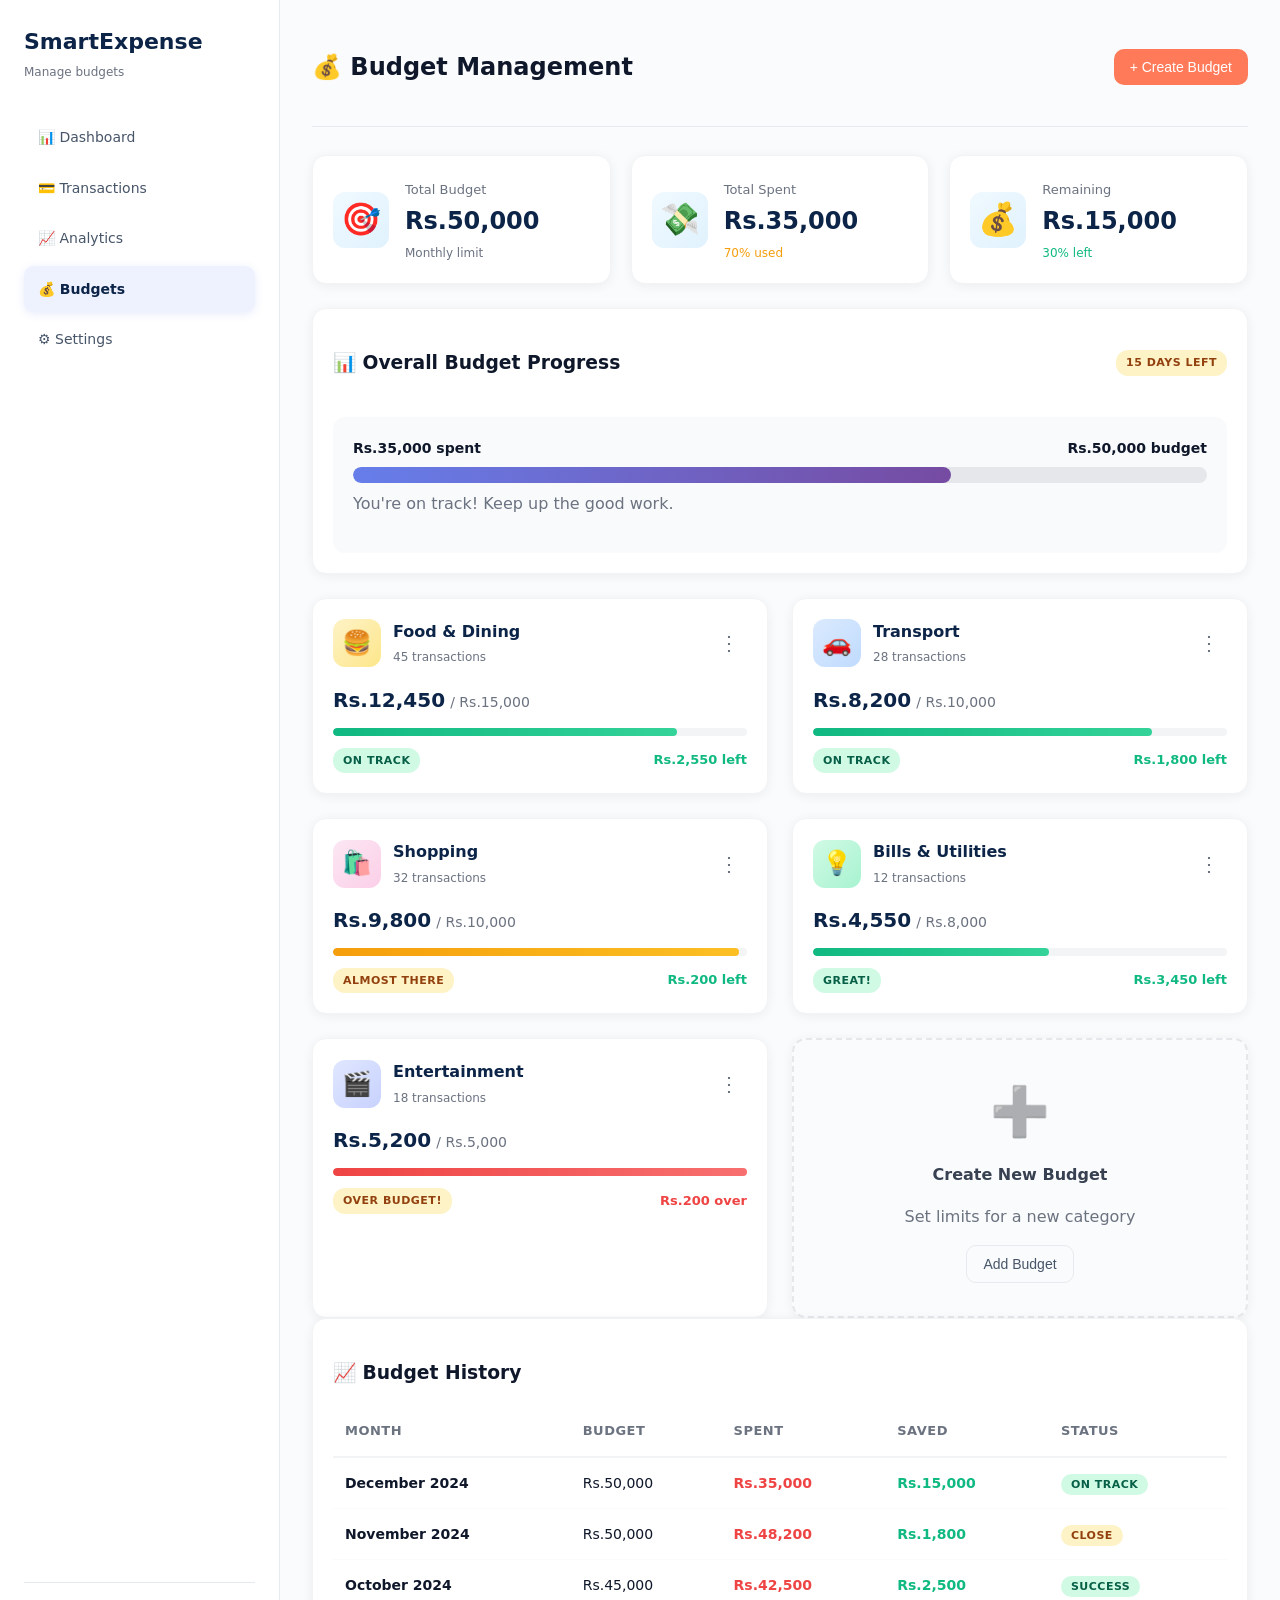
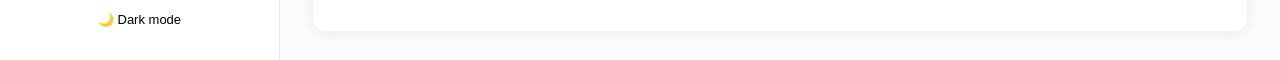
==== budgets.html @ c4c98467 "feat: initial release - SmartExpense v1.0.0" ====
<!doctype html>
<html lang="en">
<head>
  <meta charset="utf-8" />
  <meta name="viewport" content="width=device-width,initial-scale=1" />
  <title>SmartExpense — Budgets</title>
  <link rel="stylesheet" href="main.css" />
  <link rel="stylesheet" href="dashboard.css" />
  <link rel="stylesheet" href="darkmode.css" />
</head>
<body>
  <div class="container">
    <aside class="sidebar">
      <div class="brand-row"><h2>SmartExpense</h2><small class="muted">Manage budgets</small></div>
      <nav class="menu">
        <a href="dashboard.html" class="menu-item">📊 Dashboard</a>
        <a href="transaction.html" class="menu-item">💳 Transactions</a>
        <a href="analytics.html" class="menu-item">📈 Analytics</a>
        <a href="budgets.html" class="menu-item active">💰 Budgets</a>
        <a href="setttings.html" class="menu-item">⚙️ Settings</a>
      </nav>
      <div class="sidebar-footer">
        <button id="themeToggle" class="btn small">Toggle Theme</button>
      </div>
    </aside>

    <main class="main-content">
      <header class="topbar">
        <h2>💰 Budget Management</h2>
        <button id="addBudgetBtn" class="btn primary">+ Create Budget</button>
      </header>

      <div class="stats-row">
        <div class="stat-card animate-slide-up">
          <div class="stat-icon">🎯</div>
          <div>
            <small>Total Budget</small>
            <h3>Rs.50,000</h3>
            <span class="trend muted">Monthly limit</span>
          </div>
        </div>
        <div class="stat-card animate-slide-up" style="animation-delay:0.1s">
          <div class="stat-icon">💸</div>
          <div>
            <small>Total Spent</small>
            <h3>Rs.35,000</h3>
            <span class="trend warning">70% used</span>
          </div>
        </div>
        <div class="stat-card animate-slide-up" style="animation-delay:0.2s">
          <div class="stat-icon">💰</div>
          <div>
            <small>Remaining</small>
            <h3>Rs.15,000</h3>
            <span class="trend positive">30% left</span>
          </div>
        </div>
      </div>

      <div class="card animate-slide-up" style="animation-delay:0.3s">
        <div class="card-header">
          <h3>📊 Overall Budget Progress</h3>
          <span class="badge badge-warning">15 days left</span>
        </div>
        <div class="budget-progress-large">
          <div class="progress-info">
            <span>Rs.35,000 spent</span>
            <span>Rs.50,000 budget</span>
          </div>
          <div class="progress-bar-large">
            <div class="progress-fill" style="width:70%"></div>
          </div>
          <p class="muted" style="margin-top:8px">You're on track! Keep up the good work.</p>
        </div>
      </div>

      <div class="budgets-grid">
        <div class="card budget-card animate-slide-up" style="animation-delay:0.4s">
          <div class="budget-header">
            <div class="budget-icon food">🍔</div>
            <div class="budget-title">
              <h4>Food & Dining</h4>
              <p class="muted">45 transactions</p>
            </div>
            <button class="btn-icon">⋮</button>
          </div>
          <div class="budget-amount">
            <span class="spent">Rs.12,450</span>
            <span class="limit">/ Rs.15,000</span>
          </div>
          <div class="budget-bar-wrapper">
            <div class="budget-bar-fill success" style="width:83%"></div>
          </div>
          <div class="budget-footer">
            <span class="badge badge-success">On track</span>
            <span class="remaining">Rs.2,550 left</span>
          </div>
        </div>

        <div class="card budget-card animate-slide-up" style="animation-delay:0.5s">
          <div class="budget-header">
            <div class="budget-icon transport">🚗</div>
            <div class="budget-title">
              <h4>Transport</h4>
              <p class="muted">28 transactions</p>
            </div>
            <button class="btn-icon">⋮</button>
          </div>
          <div class="budget-amount">
            <span class="spent">Rs.8,200</span>
            <span class="limit">/ Rs.10,000</span>
          </div>
          <div class="budget-bar-wrapper">
            <div class="budget-bar-fill success" style="width:82%"></div>
          </div>
          <div class="budget-footer">
            <span class="badge badge-success">On track</span>
            <span class="remaining">Rs.1,800 left</span>
          </div>
        </div>

        <div class="card budget-card animate-slide-up" style="animation-delay:0.6s">
          <div class="budget-header">
            <div class="budget-icon shopping">🛍️</div>
            <div class="budget-title">
              <h4>Shopping</h4>
              <p class="muted">32 transactions</p>
            </div>
            <button class="btn-icon">⋮</button>
          </div>
          <div class="budget-amount">
            <span class="spent">Rs.9,800</span>
            <span class="limit">/ Rs.10,000</span>
          </div>
          <div class="budget-bar-wrapper">
            <div class="budget-bar-fill warning" style="width:98%"></div>
          </div>
          <div class="budget-footer">
            <span class="badge badge-warning">Almost there</span>
            <span class="remaining">Rs.200 left</span>
          </div>
        </div>

        <div class="card budget-card animate-slide-up" style="animation-delay:0.7s">
          <div class="budget-header">
            <div class="budget-icon bills">💡</div>
            <div class="budget-title">
              <h4>Bills & Utilities</h4>
              <p class="muted">12 transactions</p>
            </div>
            <button class="btn-icon">⋮</button>
          </div>
          <div class="budget-amount">
            <span class="spent">Rs.4,550</span>
            <span class="limit">/ Rs.8,000</span>
          </div>
          <div class="budget-bar-wrapper">
            <div class="budget-bar-fill success" style="width:57%"></div>
          </div>
          <div class="budget-footer">
            <span class="badge badge-success">Great!</span>
            <span class="remaining">Rs.3,450 left</span>
          </div>
        </div>

        <div class="card budget-card animate-slide-up" style="animation-delay:0.8s">
          <div class="budget-header">
            <div class="budget-icon entertainment">🎬</div>
            <div class="budget-title">
              <h4>Entertainment</h4>
              <p class="muted">18 transactions</p>
            </div>
            <button class="btn-icon">⋮</button>
          </div>
          <div class="budget-amount">
            <span class="spent">Rs.5,200</span>
            <span class="limit">/ Rs.5,000</span>
          </div>
          <div class="budget-bar-wrapper">
            <div class="budget-bar-fill danger" style="width:104%"></div>
          </div>
          <div class="budget-footer">
            <span class="badge badge-warning">Over budget!</span>
            <span class="remaining exceeded">Rs.200 over</span>
          </div>
        </div>

        <div class="card budget-card add-budget animate-slide-up" style="animation-delay:0.9s">
          <div class="add-budget-content">
            <div class="add-icon">➕</div>
            <h4>Create New Budget</h4>
            <p class="muted">Set limits for a new category</p>
            <button class="btn outline">Add Budget</button>
          </div>
        </div>
      </div>

      <div class="card animate-slide-up" style="animation-delay:1s">
        <h3>📈 Budget History</h3>
        <table class="tx-table">
          <thead>
            <tr>
              <th>Month</th>
              <th>Budget</th>
              <th>Spent</th>
              <th>Saved</th>
              <th>Status</th>
            </tr>
          </thead>
          <tbody>
            <tr class="tx-row">
              <td><strong>December 2024</strong></td>
              <td>Rs.50,000</td>
              <td class="amount negative">Rs.35,000</td>
              <td class="amount positive">Rs.15,000</td>
              <td><span class="badge badge-success">On track</span></td>
            </tr>
            <tr class="tx-row" style="animation-delay:0.05s">
              <td><strong>November 2024</strong></td>
              <td>Rs.50,000</td>
              <td class="amount negative">Rs.48,200</td>
              <td class="amount positive">Rs.1,800</td>
              <td><span class="badge badge-warning">Close</span></td>
            </tr>
            <tr class="tx-row" style="animation-delay:0.1s">
              <td><strong>October 2024</strong></td>
              <td>Rs.45,000</td>
              <td class="amount negative">Rs.42,500</td>
              <td class="amount positive">Rs.2,500</td>
              <td><span class="badge badge-success">Success</span></td>
            </tr>
          </tbody>
        </table>
      </div>
    </main>
  </div>

  <script src="storage.js"></script>
  <script src="theme.js"></script>
</body>
</html>
---- main.css ----
/* main.css - basic utilities and typography */
:root{
  --bg:#fafbfc; --card:#fff; --muted:#6b7280; --accent:#ff7a59; --accent-2:#06b6d4;
  --text:#0f172a; --radius:14px;
}
*{box-sizing:border-box}
body{margin:0;font-family:Inter,system-ui,Segoe UI,Roboto,Arial;background:var(--bg);color:var(--text);-webkit-font-smoothing:antialiased;line-height:1.6}
.container{display:flex;min-height:100vh}
a{color:var(--accent);text-decoration:none;transition:color 0.2s ease}
a:hover{color:#e66a4a}
.muted{color:var(--muted)}
.btn{padding:10px 16px;border-radius:10px;border:1px solid transparent;background:#fff;cursor:pointer;font-weight:500;transition:all 0.2s ease;font-size:14px}
.btn:hover{transform:translateY(-1px);box-shadow:0 4px 12px rgba(0,0,0,0.08)}
.btn.primary{background:var(--accent);color:#fff;border:none}
.btn.primary:hover{background:#e66a4a}
.btn.outline{background:transparent;border:1px solid #e6e9ef;color:#475569}
.btn.outline:hover{background:#f8fafc;border-color:#cbd5e1}
.btn.small{padding:8px 12px;font-size:13px}
.icon{width:18px;margin-right:8px;vertical-align:middle}

/* auth page */
.page-auth{display:flex;align-items:center;justify-content:center;height:100vh;background:linear-gradient(180deg,#f8fafc,#eef2ff)}
.auth-wrapper{width:360px}
.auth-card{background:var(--card);padding:28px;border-radius:14px;box-shadow:0 8px 24px rgba(15,23,42,0.06)}
.brand{margin:0;font-size:24px}
.form{margin-top:12px;display:flex;flex-direction:column;gap:10px}
.form input{padding:10px;border-radius:8px;border:1px solid #e6e9ef}
.or-row{display:flex;align-items:center;gap:12px;margin:8px 0;color:var(--muted)}
.or-row span{flex:1;text-align:center}

/* shared cards */
.card{background:var(--card);border-radius:var(--radius);padding:20px;box-shadow:0 2px 12px rgba(15,23,42,0.06);transition:box-shadow 0.2s ease;border:1px solid #f1f3f5}
.card:hover{box-shadow:0 4px 20px rgba(15,23,42,0.1)}
.card-row{display:flex;justify-content:space-between;align-items:center;margin-bottom:12px}
.card-actions{display:flex;gap:8px;align-items:center}

/* animations */
@keyframes slideUp{from{opacity:0;transform:translateY(20px)}to{opacity:1;transform:translateY(0)}}
.animate-slide-up{animation:slideUp 0.5s ease forwards;opacity:0}

/* badges */
.badge{padding:4px 10px;border-radius:12px;font-size:11px;font-weight:600;text-transform:uppercase;letter-spacing:0.5px}
.badge-info{background:#dbeafe;color:#1e40af}
.badge-success{background:#d1fae5;color:#065f46}
.badge-warning{background:#fef3c7;color:#92400e}

/* category badges */
.category-badge{padding:4px 10px;border-radius:8px;font-size:12px;background:#f3f4f6;color:#374151;font-weight:500}

/* amount colors */
.amount.positive{color:#10b981;font-weight:600}
.amount.negative{color:#ef4444;font-weight:600}

/* stats row */
.stats-row{display:grid;grid-template-columns:repeat(auto-fit,minmax(200px,1fr));gap:20px;margin-bottom:24px}
.stat-card{background:var(--card);padding:20px;border-radius:var(--radius);display:flex;align-items:center;gap:16px;box-shadow:0 2px 12px rgba(15,23,42,0.06);border:1px solid #f1f3f5;transition:all 0.3s ease}
.stat-card:hover{transform:translateY(-4px);box-shadow:0 8px 24px rgba(15,23,42,0.12)}
.stat-icon{font-size:32px;width:56px;height:56px;display:flex;align-items:center;justify-content:center;border-radius:12px;background:linear-gradient(135deg,#f0f9ff,#e0f2fe)}
.stat-income .stat-icon{background:linear-gradient(135deg,#d1fae5,#a7f3d0)}
.stat-expense .stat-icon{background:linear-gradient(135deg,#fee2e2,#fecaca)}
.stat-count .stat-icon{background:linear-gradient(135deg,#e0e7ff,#c7d2fe)}
.stat-card h3{margin:0;font-size:24px;color:#0b2447}
.stat-card small{color:var(--muted);font-size:13px}

/* page card */
.page-card{background:var(--card);border-radius:var(--radius);padding:24px;box-shadow:0 2px 12px rgba(15,23,42,0.06);border:1px solid #f1f3f5}
.card-header{display:flex;justify-content:space-between;align-items:center;margin-bottom:20px}
.filter-group{display:flex;gap:12px;align-items:center}

/* styled select */
.select-styled{padding:8px 12px;border-radius:8px;border:1px solid #e6e9ef;background:var(--card);cursor:pointer;font-size:14px;transition:border 0.2s ease}
.select-styled:focus{outline:none;border-color:#06b6d4}

/* form elements */
.form-group{margin-bottom:20px}
.form-group label{display:block;margin-bottom:8px;font-weight:500;color:#374151;font-size:14px}
.input-styled{width:100%;padding:10px 14px;border-radius:10px;border:1px solid #e6e9ef;font-size:14px;transition:all 0.2s ease}
.input-styled:focus{outline:none;border-color:#06b6d4;box-shadow:0 0 0 3px rgba(6,182,212,0.1)}

/* settings grid */
.settings-grid{display:grid;grid-template-columns:repeat(auto-fit,minmax(320px,1fr));gap:24px}
.section-header{display:flex;justify-content:space-between;align-items:center;margin-bottom:20px;padding-bottom:12px;border-bottom:2px solid #f1f3f5}
.section-header h3{margin:0;font-size:18px;color:#0b2447}

/* account items */
.account-item{display:flex;justify-content:space-between;align-items:center;padding:16px;background:#f9fafb;border-radius:10px;margin-bottom:12px;transition:background 0.2s ease}
.account-item:hover{background:#f3f4f6}
.account-info{display:flex;align-items:center;gap:12px}
.account-icon{font-size:24px;width:48px;height:48px;display:flex;align-items:center;justify-content:center;background:#fff;border-radius:10px;box-shadow:0 2px 8px rgba(0,0,0,0.05)}
.account-item strong{display:block;margin-bottom:4px;color:#0b2447}
.account-item p{margin:0;font-size:13px}

/* theme buttons */
.theme-options{display:flex;gap:12px}
.theme-btn{flex:1;padding:12px;border-radius:10px;border:2px solid #e6e9ef;background:#fff;cursor:pointer;font-size:14px;font-weight:500;transition:all 0.2s ease}
.theme-btn:hover{border-color:#cbd5e1}
.theme-btn.active{border-color:#06b6d4;background:#f0f9ff;color:#06b6d4}

/* toggle switch */
.toggle-item{display:flex;justify-content:space-between;align-items:center;padding:16px 0;border-bottom:1px solid #f1f3f5}
.toggle-item:last-child{border-bottom:none}
.toggle-item strong{display:block;margin-bottom:4px;color:#0b2447}
.toggle-item p{margin:0;font-size:13px}
.toggle{position:relative;display:inline-block;width:48px;height:26px}
.toggle input{opacity:0;width:0;height:0}
.toggle-slider{position:absolute;cursor:pointer;top:0;left:0;right:0;bottom:0;background:#cbd5e1;border-radius:26px;transition:0.3s}
.toggle-slider:before{position:absolute;content:"";height:20px;width:20px;left:3px;bottom:3px;background:#fff;border-radius:50%;transition:0.3s}
.toggle input:checked + .toggle-slider{background:#10b981}
.toggle input:checked + .toggle-slider:before{transform:translateX(22px)}

/* table row animation */
.tx-row{animation:slideUp 0.4s ease forwards;opacity:0}

/* small helpers */
.tx-table{width:100%;border-collapse:collapse;margin-top:12px}
.tx-table thead th{font-weight:600;padding:14px 12px;color:var(--muted);font-size:13px;text-align:left;border-bottom:2px solid #f1f3f5;text-transform:uppercase;letter-spacing:0.5px}
.tx-table tbody td{padding:14px 12px;border-top:1px solid #f8fafc;font-size:14px}
.tx-table tbody tr{transition:background 0.2s ease}
.tx-table tbody tr:hover{background:#fafbfc;cursor:pointer}
.link{font-size:13px;color:var(--accent);font-weight:500;transition:color 0.2s ease}
.link:hover{color:#e66a4a}

/* loading spinner */
.spinner{width:20px;height:20px;border:3px solid #f3f4f6;border-top-color:#06b6d4;border-radius:50%;animation:spin 0.8s linear infinite;display:inline-block}
@keyframes spin{to{transform:rotate(360deg)}}

/* tooltip */
.tooltip{position:relative;display:inline-block}
.tooltip:hover::after{content:attr(data-tooltip);position:absolute;bottom:100%;left:50%;transform:translateX(-50%);padding:6px 10px;background:#0b2447;color:#fff;font-size:12px;border-radius:6px;white-space:nowrap;margin-bottom:8px;z-index:1000;animation:fadeIn 0.2s ease}

/* empty state */
.empty-state{text-align:center;padding:60px 20px;color:var(--muted)}
.empty-state-icon{font-size:64px;margin-bottom:16px;opacity:0.5}
.empty-state h3{margin:0 0 8px;color:#374151}
.empty-state p{margin:0;font-size:14px}

/* budgets page */
.budgets-grid{display:grid;grid-template-columns:repeat(auto-fill,minmax(320px,1fr));gap:24px;margin-top:24px}
.budget-card{position:relative;overflow:hidden}
.budget-header{display:flex;align-items:center;gap:12px;margin-bottom:16px}
.budget-icon{width:48px;height:48px;border-radius:12px;display:flex;align-items:center;justify-content:center;font-size:24px}
.budget-icon.food{background:linear-gradient(135deg,#fef3c7,#fde68a)}
.budget-icon.transport{background:linear-gradient(135deg,#dbeafe,#bfdbfe)}
.budget-icon.shopping{background:linear-gradient(135deg,#fce7f3,#fbcfe8)}
.budget-icon.bills{background:linear-gradient(135deg,#d1fae5,#a7f3d0)}
.budget-icon.entertainment{background:linear-gradient(135deg,#e0e7ff,#c7d2fe)}
.budget-title{flex:1}
.budget-title h4{margin:0 0 4px;font-size:16px;color:#0b2447}
.budget-title p{margin:0;font-size:12px}
.btn-icon{background:transparent;border:none;font-size:20px;cursor:pointer;color:var(--muted);padding:4px 8px}
.budget-amount{margin-bottom:12px}
.budget-amount .spent{font-size:20px;font-weight:700;color:#0b2447}
.budget-amount .limit{color:var(--muted);font-size:14px}
.budget-bar-wrapper{height:8px;background:#f3f4f6;border-radius:999px;overflow:hidden;margin-bottom:12px}
.budget-bar-fill{height:100%;border-radius:999px;transition:width 0.3s ease}
.budget-bar-fill.success{background:linear-gradient(90deg,#10b981,#34d399)}
.budget-bar-fill.warning{background:linear-gradient(90deg,#f59e0b,#fbbf24)}
.budget-bar-fill.danger{background:linear-gradient(90deg,#ef4444,#f87171)}
.budget-footer{display:flex;justify-content:space-between;align-items:center}
.remaining{font-size:13px;font-weight:600;color:#10b981}
.remaining.exceeded{color:#ef4444}
.add-budget{display:flex;align-items:center;justify-content:center;min-height:280px;border:2px dashed #e5e7eb;background:transparent}
.add-budget:hover{border-color:#cbd5e1;background:#fafbfc}
.add-budget-content{text-align:center}
.add-icon{font-size:48px;margin-bottom:12px;opacity:0.5}
.add-budget-content h4{margin:8px 0;color:#374151}
.budget-progress-large{padding:20px;background:#f9fafb;border-radius:12px}
.progress-info{display:flex;justify-content:space-between;margin-bottom:8px;font-size:14px;font-weight:600}
.progress-bar-large{height:16px;background:#e5e7eb;border-radius:999px;overflow:hidden}
.progress-fill{height:100%;background:linear-gradient(90deg,#667eea,#764ba2);border-radius:999px;transition:width 0.5s ease}

/* analytics page */
.analytics-grid{display:grid;grid-template-columns:repeat(12,1fr);gap:24px;margin-top:24px}
.analytics-grid .card:nth-child(1){grid-column:span 8}
.analytics-grid .card:nth-child(2){grid-column:span 4}
.analytics-grid .card:nth-child(3){grid-column:span 6}
.analytics-grid .card:nth-child(4){grid-column:span 6}
.analytics-grid .card:nth-child(5){grid-column:span 12}
.legend{display:flex;gap:16px;font-size:13px}
.legend-item{display:flex;align-items:center;gap:6px}
.dot{width:12px;height:12px;border-radius:50%;display:inline-block}
.dot.income{background:#10b981}
.dot.expense{background:#ef4444}
.category-list{display:flex;flex-direction:column;gap:16px;margin-top:16px}
.category-item{display:flex;justify-content:space-between;align-items:center;padding:12px;background:#f9fafb;border-radius:10px;transition:background 0.2s ease}
.category-item:hover{background:#f3f4f6}
.category-info{display:flex;align-items:center;gap:12px}
.category-icon{font-size:28px}
.category-info strong{display:block;margin-bottom:2px;color:#0b2447}
.category-info p{margin:0;font-size:12px}
.category-amount{text-align:right}
.category-amount strong{display:block;margin-bottom:6px;color:#0b2447}
.mini-bar{width:100px;height:6px;background:#e5e7eb;border-radius:999px;overflow:hidden}
.mini-bar-fill{height:100%;background:linear-gradient(90deg,#667eea,#764ba2);border-radius:999px}
.insight-card{background:linear-gradient(135deg,#f0f9ff,#e0f2fe)}
.insight-list{display:flex;flex-direction:column;gap:12px;margin-top:16px}
.insight-item{display:flex;gap:12px;padding:12px;background:#fff;border-radius:10px;border-left:3px solid #e5e7eb}
.insight-item.success{border-color:#10b981}
.insight-item.warning{border-color:#f59e0b}
.insight-item.info{border-color:#3b82f6}
.insight-icon{font-size:24px}
.insight-item strong{display:block;margin-bottom:4px;color:#0b2447}
.insight-item p{margin:0;font-size:13px;color:var(--muted)}
.trend{font-size:12px;display:block;margin-top:4px}
.trend.positive{color:#10b981}
.trend.warning{color:#f59e0b}

@media (max-width:920px){
  .budgets-grid{grid-template-columns:1fr}
  .analytics-grid .card{grid-column:span 12!important}
}
---- dashboard.css ----
/* dashboard.css - layout + specific dashboard styles */
.sidebar{width:280px;padding:24px;background:#fff;display:flex;flex-direction:column;gap:20px;border-right:1px solid #e6e9ef;box-shadow:2px 0 8px rgba(0,0,0,0.02)}
.brand-row h2{margin:0;color:#0b2447;font-size:22px;font-weight:700}
.brand-row small{display:block;margin-top:4px;font-size:12px;font-weight:500}
.menu{display:flex;flex-direction:column;gap:4px;margin-top:12px}
.menu-item{padding:12px 14px;border-radius:10px;color:#475569;display:block;font-weight:500;transition:all 0.2s ease;font-size:14px}
.menu-item:hover{background:#f8fafc;color:#0b2447;transform:translateX(4px)}
.menu-item.active{background:#eef2ff;color:#0b2447;font-weight:600;box-shadow:0 2px 8px rgba(102,126,234,0.15)}
.sidebar-footer{margin-top:auto;display:flex;flex-direction:column;gap:10px;padding-top:20px;border-top:1px solid #e6e9ef}
.footer-info{text-align:center;margin-top:8px}
.footer-info small{font-size:11px}

.main-content{flex:1;padding:28px 32px;overflow:auto;background:#fafbfc}
.topbar{display:flex;justify-content:space-between;align-items:center;margin-bottom:28px;padding-bottom:20px;border-bottom:1px solid #e6e9ef}
.topbar-left h2{margin:0 0 4px;font-size:28px;color:#0b2447;font-weight:700}
.topbar-subtitle{margin:0;color:var(--muted);font-size:14px}
.topbar input[type="search"]{padding:10px 16px;border-radius:12px;border:1px solid #e6e9ef;min-width:340px;font-size:14px;transition:border 0.2s ease}
.topbar input[type="search"]:focus{outline:none;border-color:#06b6d4;box-shadow:0 0 0 3px rgba(6,182,212,0.1)}
.top-right{display:flex;align-items:center;gap:16px}
.icon-btn{background:transparent;border:none;font-size:18px;cursor:pointer;transition:transform 0.2s ease;padding:8px;border-radius:8px}
.icon-btn:hover{transform:scale(1.1);background:#f8fafc}
.user{display:flex;align-items:center;gap:10px;padding:8px 12px;border-radius:10px;transition:background 0.2s ease;cursor:pointer}
.user:hover{background:#f8fafc}
.avatar{width:40px;height:40px;border-radius:999px;border:2px solid #e6e9ef}

.dashboard-grid{display:grid;grid-template-columns:repeat(12,1fr);gap:24px}

/* card grid positions */
.total-balance{grid-column:span 4;padding:24px;color:#fff;background:linear-gradient(135deg,#0b2447,#0d3b66);box-shadow:0 8px 24px rgba(11,36,71,0.25);position:relative;overflow:hidden}
.total-balance::before{content:'';position:absolute;top:-50%;right:-50%;width:200%;height:200%;background:radial-gradient(circle,rgba(255,255,255,0.1) 0%,transparent 70%);animation:pulse 3s ease-in-out infinite}
@keyframes pulse{0%,100%{transform:scale(1);opacity:0.5}50%{transform:scale(1.1);opacity:0.8}}
.balance-icon{position:absolute;top:20px;right:20px;font-size:48px;opacity:0.2}
.balance-trend{display:block;margin-top:8px;font-size:13px;font-weight:500}
.balance-trend.positive{color:#34d399}
.balance-trend.negative{color:#fca5a5}
.btn.white{color:#0b2447;background:rgba(255,255,255,0.95);border:none}
.btn.white:hover{background:#fff;transform:translateY(-2px);box-shadow:0 4px 12px rgba(0,0,0,0.15)}
.monthly-budget{grid-column:span 4}
.alerts{grid-column:span 4}
.income-expenses{grid-column:span 8;min-height:280px}
.spending-split{grid-column:span 4;min-height:280px}
.recent-transactions.full{grid-column:span 12}

/* budget bar */
.budget-bar{margin-top:16px;height:10px;background:#f3f6f8;border-radius:999px;overflow:hidden}
.progress{height:100%;width:20%;background:linear-gradient(90deg,#34d399,#fbbf24);transition:width 0.3s ease}

/* mini metrics */
.mini-metrics{display:flex;justify-content:space-between;margin-top:16px;font-size:13px}
.mini-metrics div{display:flex;flex-direction:column;gap:4px}
.mini-metrics strong{font-size:16px;color:#0b2447}
.card-dark{padding:24px}

/* alerts list */
.alerts-list{margin-top:12px;display:flex;flex-direction:column;gap:10px;max-height:200px;overflow-y:auto}
.alert-item{padding:12px;background:#fef3c7;border-left:3px solid #f59e0b;border-radius:8px;font-size:13px;animation:slideIn 0.4s ease}
.alert-item.warning{background:#fee2e2;border-color:#ef4444}
.alert-item.success{background:#d1fae5;border-color:#10b981}
.alert-item.info{background:#dbeafe;border-color:#3b82f6}
@keyframes slideIn{from{opacity:0;transform:translateX(-20px)}to{opacity:1;transform:translateX(0)}}

/* ensure chatbot is on top of dashboard elements */
.chatbot, .chat-toggle {
  z-index: 1200;
}

/* responsive */
@media (max-width:920px){
  .sidebar{display:none}
  .main-content{padding:20px}
  .dashboard-grid{grid-template-columns:repeat(6,1fr);gap:16px}
  .total-balance{grid-column:span 6}
  .monthly-budget{grid-column:span 6}
  .alerts{grid-column:span 6}
  .income-expenses{grid-column:span 6}
  .spending-split{grid-column:span 6}
  .topbar input[type="search"]{min-width:200px}
}
---- darkmode.css ----
body.dark {
  --bg: #0d1117;
  --card: #161b22;
  --text: #e6edf3;
  --muted: #8b96a5;
  --accent: #58a6ff;

  background: var(--bg);
  color: var(--text);
}

body.dark .card {
  background: var(--card);
  color: var(--text);
  border-color: #2a313b;
}

body.dark .muted {
  color: var(--muted);
}

body.dark .btn.primary {
  background: var(--accent);
  color: #fff;
}

body.dark .btn.outline {
  border-color: #2a313b;
  color: var(--text);
}

body.dark .btn.outline:hover {
  background: #1b222c;
}

body.dark input,
body.dark select,
body.dark .input-styled,
body.dark .select-styled {
  background: #0f141a;
  color: var(--text);
  border: 1px solid #2a313b;
}

body.dark .sidebar {
  background: var(--card);
  border-color: #2a313b;
}

body.dark .sidebar,
body.dark .sidebar * {
  color: var(--text) !important;
}

body.dark .menu-item {
  color: var(--muted) !important;
}

body.dark .menu-item.active,
body.dark .menu-item:hover {
  background: #1b222c;
  color: var(--text) !important;
}

body.dark .main-content {
  background: var(--bg);
}

body.dark .stat-card,
body.dark .account-item {
  background: var(--card);
  border-color: #2a313b;
}

body.dark .account-item:hover {
  background: #1b222c;
}

body.dark .account-icon {
  background: #0f141a;
}

body.dark .theme-btn {
  background: var(--card);
  border-color: #2a313b;
  color: var(--text);
}

body.dark .theme-btn.active {
  background: #1b3a52;
  border-color: var(--accent);
  color: var(--accent);
}

body.dark .toggle-slider {
  background: #2a313b;
}

body.dark .section-header {
  border-color: #2a313b;
}

body.dark .tx-table thead th {
  border-color: #2a313b;
}

body.dark .tx-table tbody td {
  border-color: #1b222c;
}

body.dark .tx-table tbody tr:hover {
  background: #1b222c;
}

body.dark .category-badge {
  background: #1b222c;
  color: var(--text);
}

body.dark .badge-info {
  background: #1b3a52;
  color: #58a6ff;
}

body.dark .badge-success {
  background: #1b3a2e;
  color: #3fb950;
}

body.dark .badge-warning {
  background: #3a2e1b;
  color: #d29922;
}

/* Budget & Analytics dark mode */
body.dark .budget-card,
body.dark .category-item,
body.dark .insight-item {
  background: var(--card);
  border-color: #2a313b;
}

body.dark .budget-progress-large {
  background: #0f141a;
}

body.dark .add-budget {
  border-color: #2a313b;
}

body.dark .add-budget:hover {
  background: #1b222c;
}

body.dark .insight-card {
  background: linear-gradient(135deg, #1b222c, #161b22);
}

body.dark .budget-bar-wrapper,
body.dark .mini-bar {
  background: #2a313b;
}

body.dark .progress-bar-large {
  background: #2a313b;
}
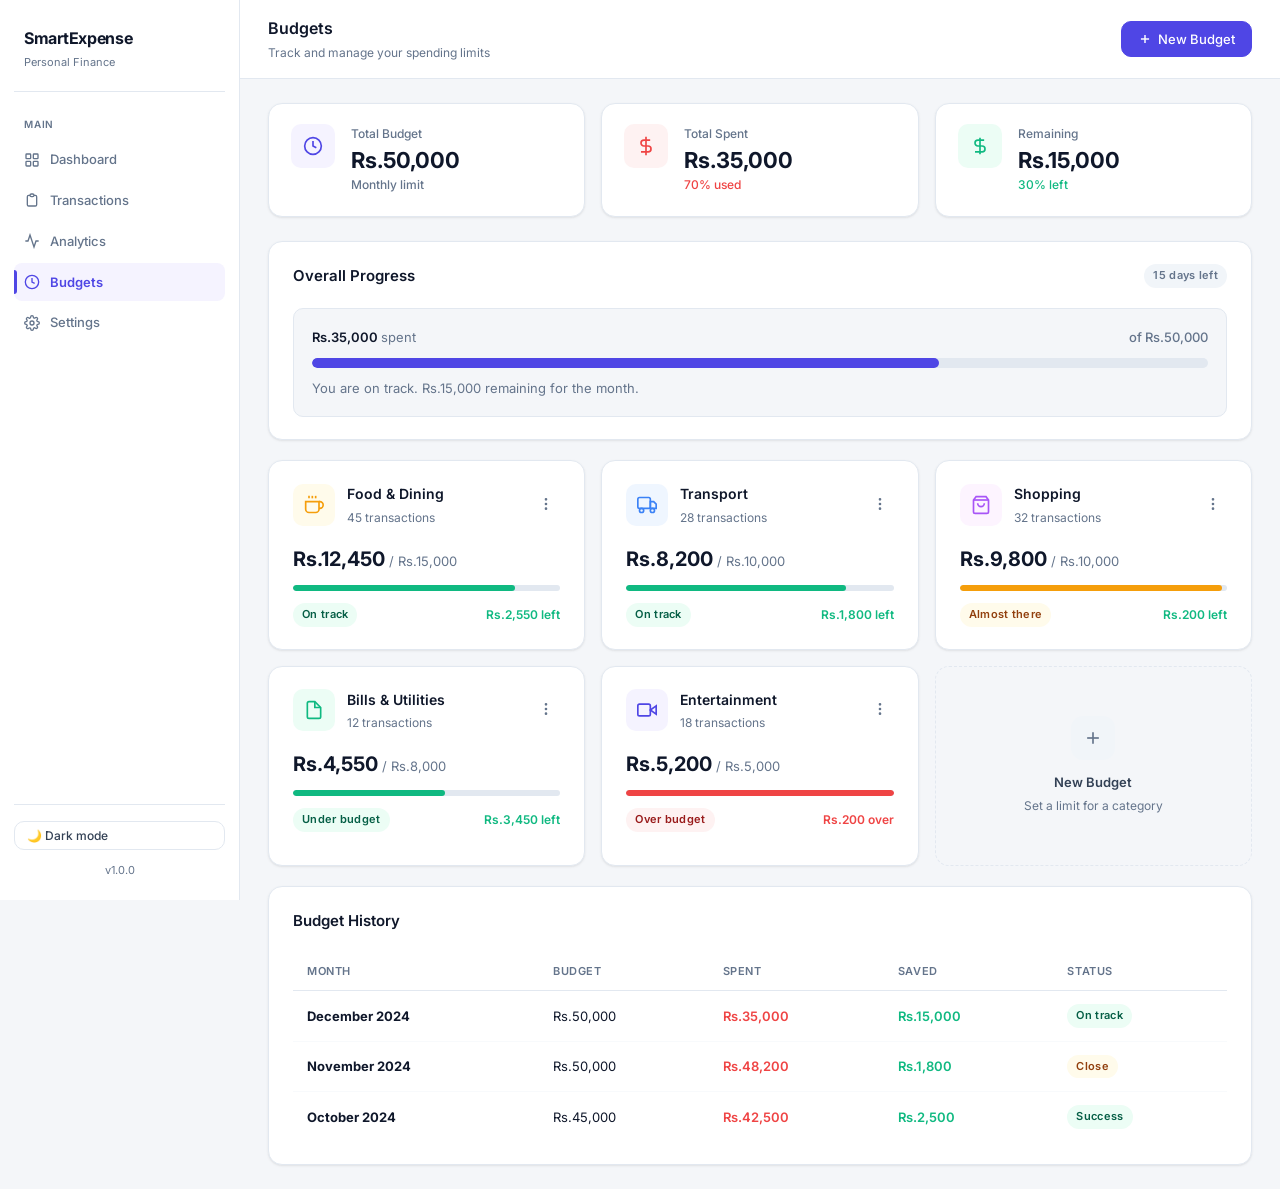
==== commit 2a0f7309: "refactor: complete professional UI overhaul — SVG icons, no emojis, fintech design system" ====
--- a/budgets.html
+++ b/budgets.html
@@ -4,238 +4,219 @@
   <meta charset="utf-8" />
   <meta name="viewport" content="width=device-width,initial-scale=1" />
   <title>SmartExpense — Budgets</title>
-  <link rel="stylesheet" href="main.css" />
-  <link rel="stylesheet" href="dashboard.css" />
-  <link rel="stylesheet" href="darkmode.css" />
+  <link rel="stylesheet" href="main.css">
+  <link rel="stylesheet" href="dashboard.css">
+  <link rel="stylesheet" href="darkmode.css">
 </head>
 <body>
-  <div class="container">
-    <aside class="sidebar">
-      <div class="brand-row"><h2>SmartExpense</h2><small class="muted">Manage budgets</small></div>
-      <nav class="menu">
-        <a href="dashboard.html" class="menu-item">📊 Dashboard</a>
-        <a href="transaction.html" class="menu-item">💳 Transactions</a>
-        <a href="analytics.html" class="menu-item">📈 Analytics</a>
-        <a href="budgets.html" class="menu-item active">💰 Budgets</a>
-        <a href="setttings.html" class="menu-item">⚙️ Settings</a>
-      </nav>
-      <div class="sidebar-footer">
-        <button id="themeToggle" class="btn small">Toggle Theme</button>
-      </div>
-    </aside>
-
-    <main class="main-content">
-      <header class="topbar">
-        <h2>💰 Budget Management</h2>
-        <button id="addBudgetBtn" class="btn primary">+ Create Budget</button>
-      </header>
-
+<div class="container">
+
+  <aside class="sidebar">
+    <div class="brand-row">
+      <h2>SmartExpense</h2>
+      <small>Personal Finance</small>
+    </div>
+    <nav class="menu">
+      <span class="menu-label">Main</span>
+      <a href="dashboard.html" class="menu-item">
+        <svg viewBox="0 0 24 24" fill="none" stroke="currentColor" stroke-width="2"><rect x="3" y="3" width="7" height="7" rx="1"/><rect x="14" y="3" width="7" height="7" rx="1"/><rect x="3" y="14" width="7" height="7" rx="1"/><rect x="14" y="14" width="7" height="7" rx="1"/></svg>
+        Dashboard
+      </a>
+      <a href="transaction.html" class="menu-item">
+        <svg viewBox="0 0 24 24" fill="none" stroke="currentColor" stroke-width="2"><path d="M9 5H7a2 2 0 00-2 2v12a2 2 0 002 2h10a2 2 0 002-2V7a2 2 0 00-2-2h-2M9 5a2 2 0 002 2h2a2 2 0 002-2M9 5a2 2 0 012-2h2a2 2 0 012 2"/></svg>
+        Transactions
+      </a>
+      <a href="analytics.html" class="menu-item">
+        <svg viewBox="0 0 24 24" fill="none" stroke="currentColor" stroke-width="2"><polyline points="22 12 18 12 15 21 9 3 6 12 2 12"/></svg>
+        Analytics
+      </a>
+      <a href="budgets.html" class="menu-item active">
+        <svg viewBox="0 0 24 24" fill="none" stroke="currentColor" stroke-width="2"><circle cx="12" cy="12" r="10"/><path d="M12 6v6l4 2"/></svg>
+        Budgets
+      </a>
+      <a href="setttings.html" class="menu-item">
+        <svg viewBox="0 0 24 24" fill="none" stroke="currentColor" stroke-width="2"><circle cx="12" cy="12" r="3"/><path d="M19.4 15a1.65 1.65 0 00.33 1.82l.06.06a2 2 0 010 2.83 2 2 0 01-2.83 0l-.06-.06a1.65 1.65 0 00-1.82-.33 1.65 1.65 0 00-1 1.51V21a2 2 0 01-4 0v-.09A1.65 1.65 0 009 19.4a1.65 1.65 0 00-1.82.33l-.06.06a2 2 0 01-2.83-2.83l.06-.06A1.65 1.65 0 004.68 15a1.65 1.65 0 00-1.51-1H3a2 2 0 010-4h.09A1.65 1.65 0 004.6 9a1.65 1.65 0 00-.33-1.82l-.06-.06a2 2 0 012.83-2.83l.06.06A1.65 1.65 0 009 4.68a1.65 1.65 0 001-1.51V3a2 2 0 014 0v.09a1.65 1.65 0 001 1.51 1.65 1.65 0 001.82-.33l.06-.06a2 2 0 012.83 2.83l-.06.06A1.65 1.65 0 0019.4 9a1.65 1.65 0 001.51 1H21a2 2 0 010 4h-.09a1.65 1.65 0 00-1.51 1z"/></svg>
+        Settings
+      </a>
+    </nav>
+    <div class="sidebar-footer">
+      <button id="themeToggle" class="btn outline small">Toggle Theme</button>
+      <span class="sidebar-version">v1.0.0</span>
+    </div>
+  </aside>
+
+  <main class="main-content">
+    <header class="topbar">
+      <div class="topbar-left">
+        <h2>Budgets</h2>
+        <p class="topbar-subtitle">Track and manage your spending limits</p>
+      </div>
+      <div class="top-right">
+        <button class="btn primary">
+          <svg width="14" height="14" viewBox="0 0 24 24" fill="none" stroke="currentColor" stroke-width="2.5"><line x1="12" y1="5" x2="12" y2="19"/><line x1="5" y1="12" x2="19" y2="12"/></svg>
+          New Budget
+        </button>
+      </div>
+    </header>
+
+    <div class="page-body">
       <div class="stats-row">
-        <div class="stat-card animate-slide-up">
-          <div class="stat-icon">🎯</div>
+        <div class="stat-card fade-up">
+          <div class="stat-icon purple">
+            <svg viewBox="0 0 24 24" fill="none" stroke="currentColor" stroke-width="2"><circle cx="12" cy="12" r="10"/><path d="M12 6v6l4 2"/></svg>
+          </div>
           <div>
-            <small>Total Budget</small>
-            <h3>Rs.50,000</h3>
-            <span class="trend muted">Monthly limit</span>
-          </div>
-        </div>
-        <div class="stat-card animate-slide-up" style="animation-delay:0.1s">
-          <div class="stat-icon">💸</div>
+            <div class="stat-label">Total Budget</div>
+            <div class="stat-value">Rs.50,000</div>
+            <span class="stat-trend flat">Monthly limit</span>
+          </div>
+        </div>
+        <div class="stat-card fade-up-1">
+          <div class="stat-icon red">
+            <svg viewBox="0 0 24 24" fill="none" stroke="currentColor" stroke-width="2"><line x1="12" y1="1" x2="12" y2="23"/><path d="M17 5H9.5a3.5 3.5 0 000 7h5a3.5 3.5 0 010 7H6"/></svg>
+          </div>
           <div>
-            <small>Total Spent</small>
-            <h3>Rs.35,000</h3>
-            <span class="trend warning">70% used</span>
-          </div>
-        </div>
-        <div class="stat-card animate-slide-up" style="animation-delay:0.2s">
-          <div class="stat-icon">💰</div>
+            <div class="stat-label">Total Spent</div>
+            <div class="stat-value">Rs.35,000</div>
+            <span class="stat-trend down">70% used</span>
+          </div>
+        </div>
+        <div class="stat-card fade-up-2">
+          <div class="stat-icon green">
+            <svg viewBox="0 0 24 24" fill="none" stroke="currentColor" stroke-width="2"><path d="M12 2v20M17 5H9.5a3.5 3.5 0 000 7h5a3.5 3.5 0 010 7H6"/></svg>
+          </div>
           <div>
-            <small>Remaining</small>
-            <h3>Rs.15,000</h3>
-            <span class="trend positive">30% left</span>
-          </div>
-        </div>
-      </div>
-
-      <div class="card animate-slide-up" style="animation-delay:0.3s">
+            <div class="stat-label">Remaining</div>
+            <div class="stat-value">Rs.15,000</div>
+            <span class="stat-trend up">30% left</span>
+          </div>
+        </div>
+      </div>
+
+      <div class="card fade-up-3" style="margin-bottom:20px">
         <div class="card-header">
-          <h3>📊 Overall Budget Progress</h3>
-          <span class="badge badge-warning">15 days left</span>
+          <h3>Overall Progress</h3>
+          <span class="badge badge-neutral">15 days left</span>
         </div>
         <div class="budget-progress-large">
           <div class="progress-info">
-            <span>Rs.35,000 spent</span>
-            <span>Rs.50,000 budget</span>
-          </div>
-          <div class="progress-bar-large">
-            <div class="progress-fill" style="width:70%"></div>
-          </div>
-          <p class="muted" style="margin-top:8px">You're on track! Keep up the good work.</p>
+            <span style="font-weight:600;color:var(--text)">Rs.35,000 <span style="font-weight:400;color:var(--muted)">spent</span></span>
+            <span style="color:var(--muted)">of Rs.50,000</span>
+          </div>
+          <div class="progress-bar-large" style="margin-top:10px">
+            <div class="progress-fill accent" style="width:70%"></div>
+          </div>
+          <p class="muted" style="margin-top:10px;font-size:13px">You are on track. Rs.15,000 remaining for the month.</p>
         </div>
       </div>
 
       <div class="budgets-grid">
-        <div class="card budget-card animate-slide-up" style="animation-delay:0.4s">
-          <div class="budget-header">
-            <div class="budget-icon food">🍔</div>
-            <div class="budget-title">
-              <h4>Food & Dining</h4>
-              <p class="muted">45 transactions</p>
-            </div>
-            <button class="btn-icon">⋮</button>
-          </div>
-          <div class="budget-amount">
-            <span class="spent">Rs.12,450</span>
-            <span class="limit">/ Rs.15,000</span>
-          </div>
-          <div class="budget-bar-wrapper">
-            <div class="budget-bar-fill success" style="width:83%"></div>
-          </div>
-          <div class="budget-footer">
-            <span class="badge badge-success">On track</span>
-            <span class="remaining">Rs.2,550 left</span>
-          </div>
-        </div>
-
-        <div class="card budget-card animate-slide-up" style="animation-delay:0.5s">
-          <div class="budget-header">
-            <div class="budget-icon transport">🚗</div>
-            <div class="budget-title">
-              <h4>Transport</h4>
-              <p class="muted">28 transactions</p>
-            </div>
-            <button class="btn-icon">⋮</button>
-          </div>
-          <div class="budget-amount">
-            <span class="spent">Rs.8,200</span>
-            <span class="limit">/ Rs.10,000</span>
-          </div>
-          <div class="budget-bar-wrapper">
-            <div class="budget-bar-fill success" style="width:82%"></div>
-          </div>
-          <div class="budget-footer">
-            <span class="badge badge-success">On track</span>
-            <span class="remaining">Rs.1,800 left</span>
-          </div>
-        </div>
-
-        <div class="card budget-card animate-slide-up" style="animation-delay:0.6s">
-          <div class="budget-header">
-            <div class="budget-icon shopping">🛍️</div>
-            <div class="budget-title">
-              <h4>Shopping</h4>
-              <p class="muted">32 transactions</p>
-            </div>
-            <button class="btn-icon">⋮</button>
-          </div>
-          <div class="budget-amount">
-            <span class="spent">Rs.9,800</span>
-            <span class="limit">/ Rs.10,000</span>
-          </div>
-          <div class="budget-bar-wrapper">
-            <div class="budget-bar-fill warning" style="width:98%"></div>
-          </div>
-          <div class="budget-footer">
-            <span class="badge badge-warning">Almost there</span>
-            <span class="remaining">Rs.200 left</span>
-          </div>
-        </div>
-
-        <div class="card budget-card animate-slide-up" style="animation-delay:0.7s">
-          <div class="budget-header">
-            <div class="budget-icon bills">💡</div>
-            <div class="budget-title">
-              <h4>Bills & Utilities</h4>
-              <p class="muted">12 transactions</p>
-            </div>
-            <button class="btn-icon">⋮</button>
-          </div>
-          <div class="budget-amount">
-            <span class="spent">Rs.4,550</span>
-            <span class="limit">/ Rs.8,000</span>
-          </div>
-          <div class="budget-bar-wrapper">
-            <div class="budget-bar-fill success" style="width:57%"></div>
-          </div>
-          <div class="budget-footer">
-            <span class="badge badge-success">Great!</span>
-            <span class="remaining">Rs.3,450 left</span>
-          </div>
-        </div>
-
-        <div class="card budget-card animate-slide-up" style="animation-delay:0.8s">
-          <div class="budget-header">
-            <div class="budget-icon entertainment">🎬</div>
-            <div class="budget-title">
-              <h4>Entertainment</h4>
-              <p class="muted">18 transactions</p>
-            </div>
-            <button class="btn-icon">⋮</button>
-          </div>
-          <div class="budget-amount">
-            <span class="spent">Rs.5,200</span>
-            <span class="limit">/ Rs.5,000</span>
-          </div>
-          <div class="budget-bar-wrapper">
-            <div class="budget-bar-fill danger" style="width:104%"></div>
-          </div>
-          <div class="budget-footer">
-            <span class="badge badge-warning">Over budget!</span>
-            <span class="remaining exceeded">Rs.200 over</span>
-          </div>
-        </div>
-
-        <div class="card budget-card add-budget animate-slide-up" style="animation-delay:0.9s">
+
+        <div class="card budget-card fade-up-3">
+          <div class="budget-header">
+            <div class="budget-icon food">
+              <svg viewBox="0 0 24 24" fill="none" stroke="currentColor" stroke-width="2"><path d="M18 8h1a4 4 0 010 8h-1"/><path d="M2 8h16v9a4 4 0 01-4 4H6a4 4 0 01-4-4V8z"/><line x1="6" y1="1" x2="6" y2="4"/><line x1="10" y1="1" x2="10" y2="4"/><line x1="14" y1="1" x2="14" y2="4"/></svg>
+            </div>
+            <div class="budget-title"><h4>Food & Dining</h4><p class="muted">45 transactions</p></div>
+            <button class="btn-icon">
+              <svg width="16" height="16" viewBox="0 0 24 24" fill="none" stroke="currentColor" stroke-width="2"><circle cx="12" cy="5" r="1"/><circle cx="12" cy="12" r="1"/><circle cx="12" cy="19" r="1"/></svg>
+            </button>
+          </div>
+          <div class="budget-amount"><span class="spent">Rs.12,450</span><span class="limit">/ Rs.15,000</span></div>
+          <div class="budget-bar-wrapper"><div class="budget-bar-fill green" style="width:83%"></div></div>
+          <div class="budget-footer"><span class="badge badge-success">On track</span><span class="remaining">Rs.2,550 left</span></div>
+        </div>
+
+        <div class="card budget-card fade-up-4">
+          <div class="budget-header">
+            <div class="budget-icon transport">
+              <svg viewBox="0 0 24 24" fill="none" stroke="currentColor" stroke-width="2"><rect x="1" y="3" width="15" height="13" rx="2"/><path d="M16 8h4l3 3v5h-7V8z"/><circle cx="5.5" cy="18.5" r="2.5"/><circle cx="18.5" cy="18.5" r="2.5"/></svg>
+            </div>
+            <div class="budget-title"><h4>Transport</h4><p class="muted">28 transactions</p></div>
+            <button class="btn-icon">
+              <svg width="16" height="16" viewBox="0 0 24 24" fill="none" stroke="currentColor" stroke-width="2"><circle cx="12" cy="5" r="1"/><circle cx="12" cy="12" r="1"/><circle cx="12" cy="19" r="1"/></svg>
+            </button>
+          </div>
+          <div class="budget-amount"><span class="spent">Rs.8,200</span><span class="limit">/ Rs.10,000</span></div>
+          <div class="budget-bar-wrapper"><div class="budget-bar-fill green" style="width:82%"></div></div>
+          <div class="budget-footer"><span class="badge badge-success">On track</span><span class="remaining">Rs.1,800 left</span></div>
+        </div>
+
+        <div class="card budget-card fade-up-5">
+          <div class="budget-header">
+            <div class="budget-icon shopping">
+              <svg viewBox="0 0 24 24" fill="none" stroke="currentColor" stroke-width="2"><path d="M6 2L3 6v14a2 2 0 002 2h14a2 2 0 002-2V6l-3-4z"/><line x1="3" y1="6" x2="21" y2="6"/><path d="M16 10a4 4 0 01-8 0"/></svg>
+            </div>
+            <div class="budget-title"><h4>Shopping</h4><p class="muted">32 transactions</p></div>
+            <button class="btn-icon">
+              <svg width="16" height="16" viewBox="0 0 24 24" fill="none" stroke="currentColor" stroke-width="2"><circle cx="12" cy="5" r="1"/><circle cx="12" cy="12" r="1"/><circle cx="12" cy="19" r="1"/></svg>
+            </button>
+          </div>
+          <div class="budget-amount"><span class="spent">Rs.9,800</span><span class="limit">/ Rs.10,000</span></div>
+          <div class="budget-bar-wrapper"><div class="budget-bar-fill amber" style="width:98%"></div></div>
+          <div class="budget-footer"><span class="badge badge-warning">Almost there</span><span class="remaining">Rs.200 left</span></div>
+        </div>
+
+        <div class="card budget-card fade-up-6">
+          <div class="budget-header">
+            <div class="budget-icon bills">
+              <svg viewBox="0 0 24 24" fill="none" stroke="currentColor" stroke-width="2"><path d="M13 2H6a2 2 0 00-2 2v16a2 2 0 002 2h12a2 2 0 002-2V9z"/><polyline points="13 2 13 9 20 9"/></svg>
+            </div>
+            <div class="budget-title"><h4>Bills & Utilities</h4><p class="muted">12 transactions</p></div>
+            <button class="btn-icon">
+              <svg width="16" height="16" viewBox="0 0 24 24" fill="none" stroke="currentColor" stroke-width="2"><circle cx="12" cy="5" r="1"/><circle cx="12" cy="12" r="1"/><circle cx="12" cy="19" r="1"/></svg>
+            </button>
+          </div>
+          <div class="budget-amount"><span class="spent">Rs.4,550</span><span class="limit">/ Rs.8,000</span></div>
+          <div class="budget-bar-wrapper"><div class="budget-bar-fill green" style="width:57%"></div></div>
+          <div class="budget-footer"><span class="badge badge-success">Under budget</span><span class="remaining">Rs.3,450 left</span></div>
+        </div>
+
+        <div class="card budget-card" style="animation:fadeUp 0.4s 0.3s ease both;opacity:0">
+          <div class="budget-header">
+            <div class="budget-icon entertainment">
+              <svg viewBox="0 0 24 24" fill="none" stroke="currentColor" stroke-width="2"><polygon points="23 7 16 12 23 17 23 7"/><rect x="1" y="5" width="15" height="14" rx="2"/></svg>
+            </div>
+            <div class="budget-title"><h4>Entertainment</h4><p class="muted">18 transactions</p></div>
+            <button class="btn-icon">
+              <svg width="16" height="16" viewBox="0 0 24 24" fill="none" stroke="currentColor" stroke-width="2"><circle cx="12" cy="5" r="1"/><circle cx="12" cy="12" r="1"/><circle cx="12" cy="19" r="1"/></svg>
+            </button>
+          </div>
+          <div class="budget-amount"><span class="spent">Rs.5,200</span><span class="limit">/ Rs.5,000</span></div>
+          <div class="budget-bar-wrapper"><div class="budget-bar-fill red" style="width:100%"></div></div>
+          <div class="budget-footer"><span class="badge badge-danger">Over budget</span><span class="remaining exceeded">Rs.200 over</span></div>
+        </div>
+
+        <div class="add-budget-card" style="animation:fadeUp 0.4s 0.35s ease both;opacity:0">
           <div class="add-budget-content">
-            <div class="add-icon">➕</div>
-            <h4>Create New Budget</h4>
-            <p class="muted">Set limits for a new category</p>
-            <button class="btn outline">Add Budget</button>
-          </div>
-        </div>
-      </div>
-
-      <div class="card animate-slide-up" style="animation-delay:1s">
-        <h3>📈 Budget History</h3>
+            <div class="add-budget-icon">
+              <svg viewBox="0 0 24 24" fill="none" stroke="currentColor" stroke-width="2"><line x1="12" y1="5" x2="12" y2="19"/><line x1="5" y1="12" x2="19" y2="12"/></svg>
+            </div>
+            <h4>New Budget</h4>
+            <p>Set a limit for a category</p>
+          </div>
+        </div>
+
+      </div>
+
+      <div class="card" style="margin-top:20px;animation:fadeUp 0.4s 0.4s ease both;opacity:0">
+        <div class="card-header"><h3>Budget History</h3></div>
         <table class="tx-table">
           <thead>
-            <tr>
-              <th>Month</th>
-              <th>Budget</th>
-              <th>Spent</th>
-              <th>Saved</th>
-              <th>Status</th>
-            </tr>
+            <tr><th>Month</th><th>Budget</th><th>Spent</th><th>Saved</th><th>Status</th></tr>
           </thead>
           <tbody>
-            <tr class="tx-row">
-              <td><strong>December 2024</strong></td>
-              <td>Rs.50,000</td>
-              <td class="amount negative">Rs.35,000</td>
-              <td class="amount positive">Rs.15,000</td>
-              <td><span class="badge badge-success">On track</span></td>
-            </tr>
-            <tr class="tx-row" style="animation-delay:0.05s">
-              <td><strong>November 2024</strong></td>
-              <td>Rs.50,000</td>
-              <td class="amount negative">Rs.48,200</td>
-              <td class="amount positive">Rs.1,800</td>
-              <td><span class="badge badge-warning">Close</span></td>
-            </tr>
-            <tr class="tx-row" style="animation-delay:0.1s">
-              <td><strong>October 2024</strong></td>
-              <td>Rs.45,000</td>
-              <td class="amount negative">Rs.42,500</td>
-              <td class="amount positive">Rs.2,500</td>
-              <td><span class="badge badge-success">Success</span></td>
-            </tr>
+            <tr class="tx-row"><td><strong>December 2024</strong></td><td>Rs.50,000</td><td class="amount negative">Rs.35,000</td><td class="amount positive">Rs.15,000</td><td><span class="badge badge-success">On track</span></td></tr>
+            <tr class="tx-row" style="animation-delay:0.05s"><td><strong>November 2024</strong></td><td>Rs.50,000</td><td class="amount negative">Rs.48,200</td><td class="amount positive">Rs.1,800</td><td><span class="badge badge-warning">Close</span></td></tr>
+            <tr class="tx-row" style="animation-delay:0.1s"><td><strong>October 2024</strong></td><td>Rs.45,000</td><td class="amount negative">Rs.42,500</td><td class="amount positive">Rs.2,500</td><td><span class="badge badge-success">Success</span></td></tr>
           </tbody>
         </table>
       </div>
-    </main>
-  </div>
-
-  <script src="storage.js"></script>
-  <script src="theme.js"></script>
+    </div>
+  </main>
+</div>
+
+<script src="storage.js"></script>
+<script src="theme.js"></script>
 </body>
 </html>
--- a/main.css
+++ b/main.css
@@ -1,211 +1,471 @@
-/* main.css - basic utilities and typography */
-:root{
-  --bg:#fafbfc; --card:#fff; --muted:#6b7280; --accent:#ff7a59; --accent-2:#06b6d4;
-  --text:#0f172a; --radius:14px;
-}
-*{box-sizing:border-box}
-body{margin:0;font-family:Inter,system-ui,Segoe UI,Roboto,Arial;background:var(--bg);color:var(--text);-webkit-font-smoothing:antialiased;line-height:1.6}
-.container{display:flex;min-height:100vh}
-a{color:var(--accent);text-decoration:none;transition:color 0.2s ease}
-a:hover{color:#e66a4a}
-.muted{color:var(--muted)}
-.btn{padding:10px 16px;border-radius:10px;border:1px solid transparent;background:#fff;cursor:pointer;font-weight:500;transition:all 0.2s ease;font-size:14px}
-.btn:hover{transform:translateY(-1px);box-shadow:0 4px 12px rgba(0,0,0,0.08)}
-.btn.primary{background:var(--accent);color:#fff;border:none}
-.btn.primary:hover{background:#e66a4a}
-.btn.outline{background:transparent;border:1px solid #e6e9ef;color:#475569}
-.btn.outline:hover{background:#f8fafc;border-color:#cbd5e1}
-.btn.small{padding:8px 12px;font-size:13px}
-.icon{width:18px;margin-right:8px;vertical-align:middle}
-
-/* auth page */
-.page-auth{display:flex;align-items:center;justify-content:center;height:100vh;background:linear-gradient(180deg,#f8fafc,#eef2ff)}
-.auth-wrapper{width:360px}
-.auth-card{background:var(--card);padding:28px;border-radius:14px;box-shadow:0 8px 24px rgba(15,23,42,0.06)}
-.brand{margin:0;font-size:24px}
-.form{margin-top:12px;display:flex;flex-direction:column;gap:10px}
-.form input{padding:10px;border-radius:8px;border:1px solid #e6e9ef}
-.or-row{display:flex;align-items:center;gap:12px;margin:8px 0;color:var(--muted)}
-.or-row span{flex:1;text-align:center}
-
-/* shared cards */
-.card{background:var(--card);border-radius:var(--radius);padding:20px;box-shadow:0 2px 12px rgba(15,23,42,0.06);transition:box-shadow 0.2s ease;border:1px solid #f1f3f5}
-.card:hover{box-shadow:0 4px 20px rgba(15,23,42,0.1)}
-.card-row{display:flex;justify-content:space-between;align-items:center;margin-bottom:12px}
-.card-actions{display:flex;gap:8px;align-items:center}
-
-/* animations */
-@keyframes slideUp{from{opacity:0;transform:translateY(20px)}to{opacity:1;transform:translateY(0)}}
-.animate-slide-up{animation:slideUp 0.5s ease forwards;opacity:0}
-
-/* badges */
-.badge{padding:4px 10px;border-radius:12px;font-size:11px;font-weight:600;text-transform:uppercase;letter-spacing:0.5px}
-.badge-info{background:#dbeafe;color:#1e40af}
-.badge-success{background:#d1fae5;color:#065f46}
-.badge-warning{background:#fef3c7;color:#92400e}
-
-/* category badges */
-.category-badge{padding:4px 10px;border-radius:8px;font-size:12px;background:#f3f4f6;color:#374151;font-weight:500}
-
-/* amount colors */
-.amount.positive{color:#10b981;font-weight:600}
-.amount.negative{color:#ef4444;font-weight:600}
-
-/* stats row */
-.stats-row{display:grid;grid-template-columns:repeat(auto-fit,minmax(200px,1fr));gap:20px;margin-bottom:24px}
-.stat-card{background:var(--card);padding:20px;border-radius:var(--radius);display:flex;align-items:center;gap:16px;box-shadow:0 2px 12px rgba(15,23,42,0.06);border:1px solid #f1f3f5;transition:all 0.3s ease}
-.stat-card:hover{transform:translateY(-4px);box-shadow:0 8px 24px rgba(15,23,42,0.12)}
-.stat-icon{font-size:32px;width:56px;height:56px;display:flex;align-items:center;justify-content:center;border-radius:12px;background:linear-gradient(135deg,#f0f9ff,#e0f2fe)}
-.stat-income .stat-icon{background:linear-gradient(135deg,#d1fae5,#a7f3d0)}
-.stat-expense .stat-icon{background:linear-gradient(135deg,#fee2e2,#fecaca)}
-.stat-count .stat-icon{background:linear-gradient(135deg,#e0e7ff,#c7d2fe)}
-.stat-card h3{margin:0;font-size:24px;color:#0b2447}
-.stat-card small{color:var(--muted);font-size:13px}
-
-/* page card */
-.page-card{background:var(--card);border-radius:var(--radius);padding:24px;box-shadow:0 2px 12px rgba(15,23,42,0.06);border:1px solid #f1f3f5}
-.card-header{display:flex;justify-content:space-between;align-items:center;margin-bottom:20px}
-.filter-group{display:flex;gap:12px;align-items:center}
-
-/* styled select */
-.select-styled{padding:8px 12px;border-radius:8px;border:1px solid #e6e9ef;background:var(--card);cursor:pointer;font-size:14px;transition:border 0.2s ease}
-.select-styled:focus{outline:none;border-color:#06b6d4}
-
-/* form elements */
-.form-group{margin-bottom:20px}
-.form-group label{display:block;margin-bottom:8px;font-weight:500;color:#374151;font-size:14px}
-.input-styled{width:100%;padding:10px 14px;border-radius:10px;border:1px solid #e6e9ef;font-size:14px;transition:all 0.2s ease}
-.input-styled:focus{outline:none;border-color:#06b6d4;box-shadow:0 0 0 3px rgba(6,182,212,0.1)}
-
-/* settings grid */
-.settings-grid{display:grid;grid-template-columns:repeat(auto-fit,minmax(320px,1fr));gap:24px}
-.section-header{display:flex;justify-content:space-between;align-items:center;margin-bottom:20px;padding-bottom:12px;border-bottom:2px solid #f1f3f5}
-.section-header h3{margin:0;font-size:18px;color:#0b2447}
-
-/* account items */
-.account-item{display:flex;justify-content:space-between;align-items:center;padding:16px;background:#f9fafb;border-radius:10px;margin-bottom:12px;transition:background 0.2s ease}
-.account-item:hover{background:#f3f4f6}
-.account-info{display:flex;align-items:center;gap:12px}
-.account-icon{font-size:24px;width:48px;height:48px;display:flex;align-items:center;justify-content:center;background:#fff;border-radius:10px;box-shadow:0 2px 8px rgba(0,0,0,0.05)}
-.account-item strong{display:block;margin-bottom:4px;color:#0b2447}
-.account-item p{margin:0;font-size:13px}
-
-/* theme buttons */
-.theme-options{display:flex;gap:12px}
-.theme-btn{flex:1;padding:12px;border-radius:10px;border:2px solid #e6e9ef;background:#fff;cursor:pointer;font-size:14px;font-weight:500;transition:all 0.2s ease}
-.theme-btn:hover{border-color:#cbd5e1}
-.theme-btn.active{border-color:#06b6d4;background:#f0f9ff;color:#06b6d4}
-
-/* toggle switch */
-.toggle-item{display:flex;justify-content:space-between;align-items:center;padding:16px 0;border-bottom:1px solid #f1f3f5}
-.toggle-item:last-child{border-bottom:none}
-.toggle-item strong{display:block;margin-bottom:4px;color:#0b2447}
-.toggle-item p{margin:0;font-size:13px}
-.toggle{position:relative;display:inline-block;width:48px;height:26px}
-.toggle input{opacity:0;width:0;height:0}
-.toggle-slider{position:absolute;cursor:pointer;top:0;left:0;right:0;bottom:0;background:#cbd5e1;border-radius:26px;transition:0.3s}
-.toggle-slider:before{position:absolute;content:"";height:20px;width:20px;left:3px;bottom:3px;background:#fff;border-radius:50%;transition:0.3s}
-.toggle input:checked + .toggle-slider{background:#10b981}
-.toggle input:checked + .toggle-slider:before{transform:translateX(22px)}
-
-/* table row animation */
-.tx-row{animation:slideUp 0.4s ease forwards;opacity:0}
-
-/* small helpers */
-.tx-table{width:100%;border-collapse:collapse;margin-top:12px}
-.tx-table thead th{font-weight:600;padding:14px 12px;color:var(--muted);font-size:13px;text-align:left;border-bottom:2px solid #f1f3f5;text-transform:uppercase;letter-spacing:0.5px}
-.tx-table tbody td{padding:14px 12px;border-top:1px solid #f8fafc;font-size:14px}
-.tx-table tbody tr{transition:background 0.2s ease}
-.tx-table tbody tr:hover{background:#fafbfc;cursor:pointer}
-.link{font-size:13px;color:var(--accent);font-weight:500;transition:color 0.2s ease}
-.link:hover{color:#e66a4a}
-
-/* loading spinner */
-.spinner{width:20px;height:20px;border:3px solid #f3f4f6;border-top-color:#06b6d4;border-radius:50%;animation:spin 0.8s linear infinite;display:inline-block}
-@keyframes spin{to{transform:rotate(360deg)}}
-
-/* tooltip */
-.tooltip{position:relative;display:inline-block}
-.tooltip:hover::after{content:attr(data-tooltip);position:absolute;bottom:100%;left:50%;transform:translateX(-50%);padding:6px 10px;background:#0b2447;color:#fff;font-size:12px;border-radius:6px;white-space:nowrap;margin-bottom:8px;z-index:1000;animation:fadeIn 0.2s ease}
-
-/* empty state */
-.empty-state{text-align:center;padding:60px 20px;color:var(--muted)}
-.empty-state-icon{font-size:64px;margin-bottom:16px;opacity:0.5}
-.empty-state h3{margin:0 0 8px;color:#374151}
-.empty-state p{margin:0;font-size:14px}
-
-/* budgets page */
-.budgets-grid{display:grid;grid-template-columns:repeat(auto-fill,minmax(320px,1fr));gap:24px;margin-top:24px}
-.budget-card{position:relative;overflow:hidden}
-.budget-header{display:flex;align-items:center;gap:12px;margin-bottom:16px}
-.budget-icon{width:48px;height:48px;border-radius:12px;display:flex;align-items:center;justify-content:center;font-size:24px}
-.budget-icon.food{background:linear-gradient(135deg,#fef3c7,#fde68a)}
-.budget-icon.transport{background:linear-gradient(135deg,#dbeafe,#bfdbfe)}
-.budget-icon.shopping{background:linear-gradient(135deg,#fce7f3,#fbcfe8)}
-.budget-icon.bills{background:linear-gradient(135deg,#d1fae5,#a7f3d0)}
-.budget-icon.entertainment{background:linear-gradient(135deg,#e0e7ff,#c7d2fe)}
-.budget-title{flex:1}
-.budget-title h4{margin:0 0 4px;font-size:16px;color:#0b2447}
-.budget-title p{margin:0;font-size:12px}
-.btn-icon{background:transparent;border:none;font-size:20px;cursor:pointer;color:var(--muted);padding:4px 8px}
-.budget-amount{margin-bottom:12px}
-.budget-amount .spent{font-size:20px;font-weight:700;color:#0b2447}
-.budget-amount .limit{color:var(--muted);font-size:14px}
-.budget-bar-wrapper{height:8px;background:#f3f4f6;border-radius:999px;overflow:hidden;margin-bottom:12px}
-.budget-bar-fill{height:100%;border-radius:999px;transition:width 0.3s ease}
-.budget-bar-fill.success{background:linear-gradient(90deg,#10b981,#34d399)}
-.budget-bar-fill.warning{background:linear-gradient(90deg,#f59e0b,#fbbf24)}
-.budget-bar-fill.danger{background:linear-gradient(90deg,#ef4444,#f87171)}
-.budget-footer{display:flex;justify-content:space-between;align-items:center}
-.remaining{font-size:13px;font-weight:600;color:#10b981}
-.remaining.exceeded{color:#ef4444}
-.add-budget{display:flex;align-items:center;justify-content:center;min-height:280px;border:2px dashed #e5e7eb;background:transparent}
-.add-budget:hover{border-color:#cbd5e1;background:#fafbfc}
-.add-budget-content{text-align:center}
-.add-icon{font-size:48px;margin-bottom:12px;opacity:0.5}
-.add-budget-content h4{margin:8px 0;color:#374151}
-.budget-progress-large{padding:20px;background:#f9fafb;border-radius:12px}
-.progress-info{display:flex;justify-content:space-between;margin-bottom:8px;font-size:14px;font-weight:600}
-.progress-bar-large{height:16px;background:#e5e7eb;border-radius:999px;overflow:hidden}
-.progress-fill{height:100%;background:linear-gradient(90deg,#667eea,#764ba2);border-radius:999px;transition:width 0.5s ease}
-
-/* analytics page */
-.analytics-grid{display:grid;grid-template-columns:repeat(12,1fr);gap:24px;margin-top:24px}
-.analytics-grid .card:nth-child(1){grid-column:span 8}
-.analytics-grid .card:nth-child(2){grid-column:span 4}
-.analytics-grid .card:nth-child(3){grid-column:span 6}
-.analytics-grid .card:nth-child(4){grid-column:span 6}
-.analytics-grid .card:nth-child(5){grid-column:span 12}
-.legend{display:flex;gap:16px;font-size:13px}
-.legend-item{display:flex;align-items:center;gap:6px}
-.dot{width:12px;height:12px;border-radius:50%;display:inline-block}
-.dot.income{background:#10b981}
-.dot.expense{background:#ef4444}
-.category-list{display:flex;flex-direction:column;gap:16px;margin-top:16px}
-.category-item{display:flex;justify-content:space-between;align-items:center;padding:12px;background:#f9fafb;border-radius:10px;transition:background 0.2s ease}
-.category-item:hover{background:#f3f4f6}
-.category-info{display:flex;align-items:center;gap:12px}
-.category-icon{font-size:28px}
-.category-info strong{display:block;margin-bottom:2px;color:#0b2447}
-.category-info p{margin:0;font-size:12px}
-.category-amount{text-align:right}
-.category-amount strong{display:block;margin-bottom:6px;color:#0b2447}
-.mini-bar{width:100px;height:6px;background:#e5e7eb;border-radius:999px;overflow:hidden}
-.mini-bar-fill{height:100%;background:linear-gradient(90deg,#667eea,#764ba2);border-radius:999px}
-.insight-card{background:linear-gradient(135deg,#f0f9ff,#e0f2fe)}
-.insight-list{display:flex;flex-direction:column;gap:12px;margin-top:16px}
-.insight-item{display:flex;gap:12px;padding:12px;background:#fff;border-radius:10px;border-left:3px solid #e5e7eb}
-.insight-item.success{border-color:#10b981}
-.insight-item.warning{border-color:#f59e0b}
-.insight-item.info{border-color:#3b82f6}
-.insight-icon{font-size:24px}
-.insight-item strong{display:block;margin-bottom:4px;color:#0b2447}
-.insight-item p{margin:0;font-size:13px;color:var(--muted)}
-.trend{font-size:12px;display:block;margin-top:4px}
-.trend.positive{color:#10b981}
-.trend.warning{color:#f59e0b}
-
-@media (max-width:920px){
-  .budgets-grid{grid-template-columns:1fr}
-  .analytics-grid .card{grid-column:span 12!important}
-}
+/* ============================================================
+   SMARTEXPENSE — Design System
+   Inspired by: Linear, Stripe, Vercel
+   Font: Inter
+   ============================================================ */
+
+@import url('https://fonts.googleapis.com/css2?family=Inter:wght@300;400;500;600;700&display=swap');
+
+:root {
+  --bg:        #f4f6f9;
+  --card:      #ffffff;
+  --border:    #e2e8f0;
+  --text:      #0f172a;
+  --text-2:    #334155;
+  --muted:     #64748b;
+  --accent:    #4f46e5;
+  --accent-h:  #4338ca;
+  --green:     #10b981;
+  --red:       #ef4444;
+  --amber:     #f59e0b;
+  --blue:      #3b82f6;
+  --radius:    10px;
+  --radius-lg: 14px;
+  --shadow-sm: 0 1px 3px rgba(0,0,0,0.06), 0 1px 2px rgba(0,0,0,0.04);
+  --shadow:    0 4px 16px rgba(0,0,0,0.07);
+  --shadow-lg: 0 12px 40px rgba(0,0,0,0.1);
+  --transition: 0.18s ease;
+}
+
+*, *::before, *::after { box-sizing: border-box; margin: 0; padding: 0; }
+
+body {
+  font-family: 'Inter', system-ui, -apple-system, sans-serif;
+  background: var(--bg);
+  color: var(--text);
+  -webkit-font-smoothing: antialiased;
+  font-size: 14px;
+  line-height: 1.6;
+}
+
+a { color: var(--accent); text-decoration: none; transition: color var(--transition); }
+a:hover { color: var(--accent-h); }
+
+/* ── Animations ─────────────────────────────────────────── */
+@keyframes fadeUp {
+  from { opacity: 0; transform: translateY(16px); }
+  to   { opacity: 1; transform: translateY(0); }
+}
+@keyframes fadeIn {
+  from { opacity: 0; }
+  to   { opacity: 1; }
+}
+@keyframes shimmer {
+  0%   { background-position: -400px 0; }
+  100% { background-position: 400px 0; }
+}
+@keyframes spin {
+  to { transform: rotate(360deg); }
+}
+@keyframes barGrow {
+  from { width: 0; }
+}
+@keyframes pulse-ring {
+  0%   { transform: scale(0.95); box-shadow: 0 0 0 0 rgba(79,70,229,0.4); }
+  70%  { transform: scale(1);    box-shadow: 0 0 0 8px rgba(79,70,229,0); }
+  100% { transform: scale(0.95); box-shadow: 0 0 0 0 rgba(79,70,229,0); }
+}
+
+.fade-up { animation: fadeUp 0.4s ease both; }
+.fade-up-1 { animation: fadeUp 0.4s 0.05s ease both; }
+.fade-up-2 { animation: fadeUp 0.4s 0.10s ease both; }
+.fade-up-3 { animation: fadeUp 0.4s 0.15s ease both; }
+.fade-up-4 { animation: fadeUp 0.4s 0.20s ease both; }
+.fade-up-5 { animation: fadeUp 0.4s 0.25s ease both; }
+.fade-up-6 { animation: fadeUp 0.4s 0.30s ease both; }
+
+/* ── Layout ──────────────────────────────────────────────── */
+.container { display: flex; min-height: 100vh; }
+
+/* ── Card ────────────────────────────────────────────────── */
+.card {
+  background: var(--card);
+  border-radius: var(--radius-lg);
+  border: 1px solid var(--border);
+  padding: 22px 24px;
+  box-shadow: var(--shadow-sm);
+  transition: box-shadow var(--transition);
+}
+.card:hover { box-shadow: var(--shadow); }
+.card-row { display: flex; justify-content: space-between; align-items: center; }
+.card-header { display: flex; justify-content: space-between; align-items: center; margin-bottom: 20px; }
+.card-header h3 { font-size: 15px; font-weight: 600; color: var(--text); }
+
+/* ── Buttons ─────────────────────────────────────────────── */
+.btn {
+  display: inline-flex; align-items: center; gap: 6px;
+  padding: 9px 16px; border-radius: var(--radius);
+  border: 1px solid transparent;
+  font-size: 13px; font-weight: 500; font-family: inherit;
+  cursor: pointer; transition: all var(--transition);
+  white-space: nowrap;
+}
+.btn:hover { transform: translateY(-1px); }
+.btn:active { transform: translateY(0); }
+
+.btn.primary { background: var(--accent); color: #fff; border-color: var(--accent); }
+.btn.primary:hover { background: var(--accent-h); border-color: var(--accent-h); box-shadow: 0 4px 12px rgba(79,70,229,0.3); }
+
+.btn.outline { background: transparent; border-color: var(--border); color: var(--text-2); }
+.btn.outline:hover { background: var(--bg); border-color: #cbd5e1; }
+
+.btn.ghost { background: transparent; border-color: transparent; color: var(--muted); }
+.btn.ghost:hover { background: var(--bg); color: var(--text); }
+
+.btn.danger { background: #fef2f2; border-color: #fecaca; color: var(--red); }
+.btn.danger:hover { background: #fee2e2; }
+
+.btn.small { padding: 6px 12px; font-size: 12px; }
+.btn.white { background: rgba(255,255,255,0.15); border-color: rgba(255,255,255,0.3); color: #fff; backdrop-filter: blur(4px); }
+.btn.white:hover { background: rgba(255,255,255,0.25); }
+
+.btn-icon {
+  background: transparent; border: none; cursor: pointer;
+  color: var(--muted); padding: 6px; border-radius: 6px;
+  transition: all var(--transition); font-size: 16px; line-height: 1;
+}
+.btn-icon:hover { background: var(--bg); color: var(--text); }
+
+/* ── Form Elements ───────────────────────────────────────── */
+.form-group { margin-bottom: 18px; }
+.form-group label {
+  display: block; margin-bottom: 6px;
+  font-size: 13px; font-weight: 500; color: var(--text-2);
+}
+.input-styled {
+  width: 100%; padding: 9px 13px;
+  border-radius: var(--radius); border: 1px solid var(--border);
+  font-size: 14px; font-family: inherit; color: var(--text);
+  background: var(--card); transition: all var(--transition);
+}
+.input-styled:focus { outline: none; border-color: var(--accent); box-shadow: 0 0 0 3px rgba(79,70,229,0.12); }
+.input-styled::placeholder { color: var(--muted); }
+
+.select-styled {
+  padding: 8px 12px; border-radius: var(--radius);
+  border: 1px solid var(--border); background: var(--card);
+  font-size: 13px; font-family: inherit; color: var(--text-2);
+  cursor: pointer; transition: border var(--transition);
+}
+.select-styled:focus { outline: none; border-color: var(--accent); }
+
+/* ── Badges ──────────────────────────────────────────────── */
+.badge {
+  display: inline-flex; align-items: center;
+  padding: 3px 9px; border-radius: 20px;
+  font-size: 11px; font-weight: 600; letter-spacing: 0.3px;
+}
+.badge-success { background: #ecfdf5; color: #065f46; }
+.badge-warning { background: #fffbeb; color: #92400e; }
+.badge-danger  { background: #fef2f2; color: #991b1b; }
+.badge-info    { background: #eff6ff; color: #1e40af; }
+.badge-neutral { background: #f1f5f9; color: var(--muted); }
+
+/* ── Status dot ──────────────────────────────────────────── */
+.status-dot {
+  width: 8px; height: 8px; border-radius: 50%; display: inline-block;
+}
+.status-dot.green  { background: var(--green); animation: pulse-ring 2s infinite; }
+.status-dot.red    { background: var(--red); }
+.status-dot.amber  { background: var(--amber); }
+
+/* ── Stat Cards ──────────────────────────────────────────── */
+.stats-row {
+  display: grid;
+  grid-template-columns: repeat(auto-fit, minmax(200px, 1fr));
+  gap: 16px; margin-bottom: 24px;
+}
+.stat-card {
+  background: var(--card); border: 1px solid var(--border);
+  border-radius: var(--radius-lg); padding: 20px 22px;
+  display: flex; align-items: flex-start; gap: 16px;
+  box-shadow: var(--shadow-sm); transition: all var(--transition);
+}
+.stat-card:hover { box-shadow: var(--shadow); transform: translateY(-2px); }
+.stat-icon {
+  width: 44px; height: 44px; border-radius: 10px;
+  display: flex; align-items: center; justify-content: center;
+  flex-shrink: 0;
+}
+.stat-icon svg { width: 20px; height: 20px; }
+.stat-icon.green  { background: #ecfdf5; color: var(--green); }
+.stat-icon.red    { background: #fef2f2; color: var(--red); }
+.stat-icon.blue   { background: #eff6ff; color: var(--blue); }
+.stat-icon.purple { background: #f5f3ff; color: var(--accent); }
+.stat-icon.amber  { background: #fffbeb; color: var(--amber); }
+.stat-label { font-size: 12px; color: var(--muted); font-weight: 500; margin-bottom: 4px; }
+.stat-value { font-size: 22px; font-weight: 700; color: var(--text); line-height: 1.2; }
+.stat-trend { font-size: 12px; margin-top: 4px; font-weight: 500; }
+.stat-trend.up   { color: var(--green); }
+.stat-trend.down { color: var(--red); }
+.stat-trend.flat { color: var(--muted); }
+
+/* ── Table ───────────────────────────────────────────────── */
+.tx-table { width: 100%; border-collapse: collapse; }
+.tx-table thead th {
+  padding: 10px 14px; text-align: left;
+  font-size: 11px; font-weight: 600; color: var(--muted);
+  text-transform: uppercase; letter-spacing: 0.6px;
+  border-bottom: 1px solid var(--border);
+}
+.tx-table tbody td { padding: 13px 14px; border-bottom: 1px solid #f8fafc; font-size: 13px; }
+.tx-table tbody tr { transition: background var(--transition); }
+.tx-table tbody tr:hover { background: #fafbfc; }
+.tx-table tbody tr:last-child td { border-bottom: none; }
+.tx-row { animation: fadeUp 0.35s ease both; }
+
+/* ── Amount ──────────────────────────────────────────────── */
+.amount.positive { color: var(--green); font-weight: 600; }
+.amount.negative { color: var(--red);   font-weight: 600; }
+
+/* ── Category pill ───────────────────────────────────────── */
+.category-pill {
+  display: inline-flex; align-items: center; gap: 5px;
+  padding: 3px 10px; border-radius: 20px;
+  font-size: 12px; font-weight: 500;
+  background: #f1f5f9; color: var(--text-2);
+}
+
+/* ── Progress bar ────────────────────────────────────────── */
+.progress-track {
+  height: 6px; background: #e2e8f0;
+  border-radius: 999px; overflow: hidden;
+}
+.progress-fill {
+  height: 100%; border-radius: 999px;
+  animation: barGrow 0.8s ease both;
+  transition: width 0.4s ease;
+}
+.progress-fill.green  { background: var(--green); }
+.progress-fill.amber  { background: var(--amber); }
+.progress-fill.red    { background: var(--red); }
+.progress-fill.accent { background: var(--accent); }
+
+/* ── Toggle switch ───────────────────────────────────────── */
+.toggle { position: relative; display: inline-block; width: 44px; height: 24px; }
+.toggle input { opacity: 0; width: 0; height: 0; }
+.toggle-slider {
+  position: absolute; inset: 0; cursor: pointer;
+  background: #cbd5e1; border-radius: 24px; transition: 0.25s;
+}
+.toggle-slider::before {
+  content: ''; position: absolute;
+  width: 18px; height: 18px; left: 3px; bottom: 3px;
+  background: #fff; border-radius: 50%;
+  transition: 0.25s; box-shadow: 0 1px 3px rgba(0,0,0,0.15);
+}
+.toggle input:checked + .toggle-slider { background: var(--accent); }
+.toggle input:checked + .toggle-slider::before { transform: translateX(20px); }
+
+/* ── Toggle item row ─────────────────────────────────────── */
+.toggle-item {
+  display: flex; justify-content: space-between; align-items: center;
+  padding: 14px 0; border-bottom: 1px solid var(--border);
+}
+.toggle-item:last-child { border-bottom: none; }
+.toggle-item strong { display: block; font-size: 13px; font-weight: 500; color: var(--text); }
+.toggle-item p { margin: 2px 0 0; font-size: 12px; color: var(--muted); }
+
+/* ── Section header ──────────────────────────────────────── */
+.section-header {
+  display: flex; justify-content: space-between; align-items: center;
+  margin-bottom: 18px; padding-bottom: 14px; border-bottom: 1px solid var(--border);
+}
+.section-header h3 { font-size: 14px; font-weight: 600; color: var(--text); }
+
+/* ── Divider ─────────────────────────────────────────────── */
+.divider { position: relative; text-align: center; margin: 20px 0; }
+.divider::before { content: ''; position: absolute; left: 0; right: 0; top: 50%; height: 1px; background: var(--border); }
+.divider span { position: relative; background: var(--card); padding: 0 14px; font-size: 12px; color: var(--muted); }
+
+/* ── Link ────────────────────────────────────────────────── */
+.link { font-size: 13px; font-weight: 500; color: var(--accent); transition: color var(--transition); }
+.link:hover { color: var(--accent-h); }
+
+/* ── Muted ───────────────────────────────────────────────── */
+.muted { color: var(--muted); }
+
+/* ── Spinner ─────────────────────────────────────────────── */
+.spinner {
+  width: 18px; height: 18px;
+  border: 2px solid var(--border); border-top-color: var(--accent);
+  border-radius: 50%; animation: spin 0.7s linear infinite;
+  display: inline-block;
+}
+
+/* ── Empty state ─────────────────────────────────────────── */
+.empty-state { text-align: center; padding: 56px 20px; }
+.empty-state-icon {
+  width: 56px; height: 56px; border-radius: 14px;
+  background: #f1f5f9; display: flex; align-items: center;
+  justify-content: center; margin: 0 auto 16px;
+}
+.empty-state-icon svg { width: 24px; height: 24px; color: var(--muted); }
+.empty-state h3 { font-size: 15px; font-weight: 600; color: var(--text-2); margin-bottom: 6px; }
+.empty-state p { font-size: 13px; color: var(--muted); }
+
+/* ── Page card ───────────────────────────────────────────── */
+.page-card {
+  background: var(--card); border-radius: var(--radius-lg);
+  border: 1px solid var(--border); padding: 24px;
+  box-shadow: var(--shadow-sm);
+}
+
+/* ── Settings grid ───────────────────────────────────────── */
+.settings-grid { display: grid; grid-template-columns: repeat(auto-fit, minmax(320px, 1fr)); gap: 20px; }
+
+/* ── Account item ────────────────────────────────────────── */
+.account-item {
+  display: flex; justify-content: space-between; align-items: center;
+  padding: 14px; border-radius: var(--radius); border: 1px solid var(--border);
+  margin-bottom: 10px; transition: background var(--transition);
+}
+.account-item:hover { background: var(--bg); }
+.account-info { display: flex; align-items: center; gap: 12px; }
+.account-icon {
+  width: 40px; height: 40px; border-radius: 10px;
+  background: #f1f5f9; display: flex; align-items: center;
+  justify-content: center; flex-shrink: 0;
+}
+.account-icon svg { width: 18px; height: 18px; color: var(--muted); }
+.account-item strong { display: block; font-size: 13px; font-weight: 500; color: var(--text); }
+.account-item p { margin: 2px 0 0; font-size: 12px; color: var(--muted); }
+
+/* ── Theme buttons ───────────────────────────────────────── */
+.theme-options { display: flex; gap: 10px; }
+.theme-btn {
+  flex: 1; padding: 10px; border-radius: var(--radius);
+  border: 1px solid var(--border); background: var(--card);
+  font-size: 13px; font-weight: 500; font-family: inherit;
+  cursor: pointer; transition: all var(--transition); color: var(--text-2);
+}
+.theme-btn:hover { border-color: #94a3b8; }
+.theme-btn.active { border-color: var(--accent); background: #f5f3ff; color: var(--accent); }
+
+/* ── Filter group ────────────────────────────────────────── */
+.filter-group { display: flex; gap: 10px; align-items: center; }
+
+/* ── Insight card ────────────────────────────────────────── */
+.insight-list { display: flex; flex-direction: column; gap: 10px; margin-top: 4px; }
+.insight-item {
+  display: flex; gap: 12px; padding: 13px;
+  border-radius: var(--radius); border: 1px solid var(--border);
+  border-left-width: 3px; transition: background var(--transition);
+}
+.insight-item:hover { background: var(--bg); }
+.insight-item.success { border-left-color: var(--green); }
+.insight-item.warning { border-left-color: var(--amber); }
+.insight-item.info    { border-left-color: var(--blue); }
+.insight-icon {
+  width: 32px; height: 32px; border-radius: 8px;
+  display: flex; align-items: center; justify-content: center; flex-shrink: 0;
+}
+.insight-icon svg { width: 16px; height: 16px; }
+.insight-item.success .insight-icon { background: #ecfdf5; color: var(--green); }
+.insight-item.warning .insight-icon { background: #fffbeb; color: var(--amber); }
+.insight-item.info    .insight-icon { background: #eff6ff; color: var(--blue); }
+.insight-item strong { display: block; font-size: 13px; font-weight: 600; color: var(--text); margin-bottom: 2px; }
+.insight-item p { font-size: 12px; color: var(--muted); }
+
+/* ── Category list ───────────────────────────────────────── */
+.category-list { display: flex; flex-direction: column; gap: 12px; margin-top: 4px; }
+.category-item {
+  display: flex; justify-content: space-between; align-items: center;
+  padding: 12px; border-radius: var(--radius); border: 1px solid var(--border);
+  transition: background var(--transition);
+}
+.category-item:hover { background: var(--bg); }
+.category-info { display: flex; align-items: center; gap: 12px; }
+.category-dot { width: 10px; height: 10px; border-radius: 50%; flex-shrink: 0; }
+.category-info strong { display: block; font-size: 13px; font-weight: 500; color: var(--text); }
+.category-info p { margin: 2px 0 0; font-size: 12px; color: var(--muted); }
+.category-amount { text-align: right; }
+.category-amount strong { display: block; font-size: 13px; font-weight: 600; color: var(--text); margin-bottom: 6px; }
+.mini-bar { width: 80px; height: 4px; background: var(--border); border-radius: 999px; overflow: hidden; }
+.mini-bar-fill { height: 100%; border-radius: 999px; animation: barGrow 0.8s ease both; }
+
+/* ── Legend ──────────────────────────────────────────────── */
+.legend { display: flex; gap: 14px; }
+.legend-item { display: flex; align-items: center; gap: 6px; font-size: 12px; color: var(--muted); }
+.legend-dot { width: 8px; height: 8px; border-radius: 50%; }
+
+/* ── Chart wrapper ───────────────────────────────────────── */
+.chart-wrapper { position: relative; }
+
+/* ── Trend ───────────────────────────────────────────────── */
+.trend { font-size: 12px; font-weight: 500; margin-top: 3px; display: block; }
+.trend.up   { color: var(--green); }
+.trend.down { color: var(--red); }
+.trend.flat { color: var(--muted); }
+
+/* ── Budget cards ────────────────────────────────────────── */
+.budgets-grid { display: grid; grid-template-columns: repeat(auto-fill, minmax(300px, 1fr)); gap: 16px; margin-top: 20px; }
+.budget-card { position: relative; }
+.budget-header { display: flex; align-items: center; gap: 12px; margin-bottom: 16px; }
+.budget-icon {
+  width: 42px; height: 42px; border-radius: 10px;
+  display: flex; align-items: center; justify-content: center; flex-shrink: 0;
+}
+.budget-icon svg { width: 20px; height: 20px; }
+.budget-icon.food          { background: #fffbeb; color: var(--amber); }
+.budget-icon.transport     { background: #eff6ff; color: var(--blue); }
+.budget-icon.shopping      { background: #fdf4ff; color: #a855f7; }
+.budget-icon.bills         { background: #ecfdf5; color: var(--green); }
+.budget-icon.entertainment { background: #f5f3ff; color: var(--accent); }
+.budget-title { flex: 1; }
+.budget-title h4 { font-size: 14px; font-weight: 600; color: var(--text); margin-bottom: 2px; }
+.budget-title p  { font-size: 12px; color: var(--muted); }
+.budget-amount { margin-bottom: 10px; }
+.budget-amount .spent { font-size: 20px; font-weight: 700; color: var(--text); }
+.budget-amount .limit { font-size: 13px; color: var(--muted); margin-left: 4px; }
+.budget-bar-wrapper { height: 6px; background: var(--border); border-radius: 999px; overflow: hidden; margin-bottom: 12px; }
+.budget-bar-fill { height: 100%; border-radius: 999px; animation: barGrow 0.8s ease both; }
+.budget-bar-fill.green { background: var(--green); }
+.budget-bar-fill.amber { background: var(--amber); }
+.budget-bar-fill.red   { background: var(--red); }
+.budget-footer { display: flex; justify-content: space-between; align-items: center; }
+.remaining         { font-size: 12px; font-weight: 600; color: var(--green); }
+.remaining.exceeded { color: var(--red); }
+
+.add-budget-card {
+  display: flex; align-items: center; justify-content: center;
+  min-height: 200px; border: 1.5px dashed var(--border);
+  border-radius: var(--radius-lg); background: transparent;
+  cursor: pointer; transition: all var(--transition);
+}
+.add-budget-card:hover { border-color: var(--accent); background: #f5f3ff; }
+.add-budget-content { text-align: center; }
+.add-budget-icon {
+  width: 44px; height: 44px; border-radius: 12px;
+  background: #f1f5f9; display: flex; align-items: center;
+  justify-content: center; margin: 0 auto 12px;
+  transition: background var(--transition);
+}
+.add-budget-card:hover .add-budget-icon { background: #ede9fe; }
+.add-budget-icon svg { width: 20px; height: 20px; color: var(--muted); }
+.add-budget-card:hover .add-budget-icon svg { color: var(--accent); }
+.add-budget-content h4 { font-size: 13px; font-weight: 600; color: var(--text-2); margin-bottom: 4px; }
+.add-budget-content p  { font-size: 12px; color: var(--muted); }
+
+/* ── Budget progress large ───────────────────────────────── */
+.budget-progress-large { padding: 18px; background: var(--bg); border-radius: var(--radius); border: 1px solid var(--border); }
+.progress-info { display: flex; justify-content: space-between; margin-bottom: 8px; font-size: 13px; font-weight: 500; }
+.progress-bar-large { height: 10px; background: var(--border); border-radius: 999px; overflow: hidden; }
+
+/* ── Analytics grid ──────────────────────────────────────── */
+.analytics-grid { display: grid; grid-template-columns: repeat(12, 1fr); gap: 16px; margin-top: 20px; }
+.analytics-grid .card:nth-child(1) { grid-column: span 8; }
+.analytics-grid .card:nth-child(2) { grid-column: span 4; }
+.analytics-grid .card:nth-child(3) { grid-column: span 6; }
+.analytics-grid .card:nth-child(4) { grid-column: span 6; }
+.analytics-grid .card:nth-child(5) { grid-column: span 12; }
+
+/* ── Responsive ──────────────────────────────────────────── */
+@media (max-width: 960px) {
+  .analytics-grid .card { grid-column: span 12 !important; }
+  .budgets-grid { grid-template-columns: 1fr; }
+}
+@media (max-width: 640px) {
+  .stats-row { grid-template-columns: 1fr 1fr; }
+  .settings-grid { grid-template-columns: 1fr; }
+}
--- a/dashboard.css
+++ b/dashboard.css
@@ -1,78 +1,150 @@
-/* dashboard.css - layout + specific dashboard styles */
-.sidebar{width:280px;padding:24px;background:#fff;display:flex;flex-direction:column;gap:20px;border-right:1px solid #e6e9ef;box-shadow:2px 0 8px rgba(0,0,0,0.02)}
-.brand-row h2{margin:0;color:#0b2447;font-size:22px;font-weight:700}
-.brand-row small{display:block;margin-top:4px;font-size:12px;font-weight:500}
-.menu{display:flex;flex-direction:column;gap:4px;margin-top:12px}
-.menu-item{padding:12px 14px;border-radius:10px;color:#475569;display:block;font-weight:500;transition:all 0.2s ease;font-size:14px}
-.menu-item:hover{background:#f8fafc;color:#0b2447;transform:translateX(4px)}
-.menu-item.active{background:#eef2ff;color:#0b2447;font-weight:600;box-shadow:0 2px 8px rgba(102,126,234,0.15)}
-.sidebar-footer{margin-top:auto;display:flex;flex-direction:column;gap:10px;padding-top:20px;border-top:1px solid #e6e9ef}
-.footer-info{text-align:center;margin-top:8px}
-.footer-info small{font-size:11px}
-
-.main-content{flex:1;padding:28px 32px;overflow:auto;background:#fafbfc}
-.topbar{display:flex;justify-content:space-between;align-items:center;margin-bottom:28px;padding-bottom:20px;border-bottom:1px solid #e6e9ef}
-.topbar-left h2{margin:0 0 4px;font-size:28px;color:#0b2447;font-weight:700}
-.topbar-subtitle{margin:0;color:var(--muted);font-size:14px}
-.topbar input[type="search"]{padding:10px 16px;border-radius:12px;border:1px solid #e6e9ef;min-width:340px;font-size:14px;transition:border 0.2s ease}
-.topbar input[type="search"]:focus{outline:none;border-color:#06b6d4;box-shadow:0 0 0 3px rgba(6,182,212,0.1)}
-.top-right{display:flex;align-items:center;gap:16px}
-.icon-btn{background:transparent;border:none;font-size:18px;cursor:pointer;transition:transform 0.2s ease;padding:8px;border-radius:8px}
-.icon-btn:hover{transform:scale(1.1);background:#f8fafc}
-.user{display:flex;align-items:center;gap:10px;padding:8px 12px;border-radius:10px;transition:background 0.2s ease;cursor:pointer}
-.user:hover{background:#f8fafc}
-.avatar{width:40px;height:40px;border-radius:999px;border:2px solid #e6e9ef}
-
-.dashboard-grid{display:grid;grid-template-columns:repeat(12,1fr);gap:24px}
-
-/* card grid positions */
-.total-balance{grid-column:span 4;padding:24px;color:#fff;background:linear-gradient(135deg,#0b2447,#0d3b66);box-shadow:0 8px 24px rgba(11,36,71,0.25);position:relative;overflow:hidden}
-.total-balance::before{content:'';position:absolute;top:-50%;right:-50%;width:200%;height:200%;background:radial-gradient(circle,rgba(255,255,255,0.1) 0%,transparent 70%);animation:pulse 3s ease-in-out infinite}
-@keyframes pulse{0%,100%{transform:scale(1);opacity:0.5}50%{transform:scale(1.1);opacity:0.8}}
-.balance-icon{position:absolute;top:20px;right:20px;font-size:48px;opacity:0.2}
-.balance-trend{display:block;margin-top:8px;font-size:13px;font-weight:500}
-.balance-trend.positive{color:#34d399}
-.balance-trend.negative{color:#fca5a5}
-.btn.white{color:#0b2447;background:rgba(255,255,255,0.95);border:none}
-.btn.white:hover{background:#fff;transform:translateY(-2px);box-shadow:0 4px 12px rgba(0,0,0,0.15)}
-.monthly-budget{grid-column:span 4}
-.alerts{grid-column:span 4}
-.income-expenses{grid-column:span 8;min-height:280px}
-.spending-split{grid-column:span 4;min-height:280px}
-.recent-transactions.full{grid-column:span 12}
-
-/* budget bar */
-.budget-bar{margin-top:16px;height:10px;background:#f3f6f8;border-radius:999px;overflow:hidden}
-.progress{height:100%;width:20%;background:linear-gradient(90deg,#34d399,#fbbf24);transition:width 0.3s ease}
-
-/* mini metrics */
-.mini-metrics{display:flex;justify-content:space-between;margin-top:16px;font-size:13px}
-.mini-metrics div{display:flex;flex-direction:column;gap:4px}
-.mini-metrics strong{font-size:16px;color:#0b2447}
-.card-dark{padding:24px}
-
-/* alerts list */
-.alerts-list{margin-top:12px;display:flex;flex-direction:column;gap:10px;max-height:200px;overflow-y:auto}
-.alert-item{padding:12px;background:#fef3c7;border-left:3px solid #f59e0b;border-radius:8px;font-size:13px;animation:slideIn 0.4s ease}
-.alert-item.warning{background:#fee2e2;border-color:#ef4444}
-.alert-item.success{background:#d1fae5;border-color:#10b981}
-.alert-item.info{background:#dbeafe;border-color:#3b82f6}
-@keyframes slideIn{from{opacity:0;transform:translateX(-20px)}to{opacity:1;transform:translateX(0)}}
-
-/* ensure chatbot is on top of dashboard elements */
-.chatbot, .chat-toggle {
-  z-index: 1200;
+/* ── Sidebar ─────────────────────────────────────────────── */
+.sidebar {
+  width: 240px; flex-shrink: 0;
+  background: var(--card); border-right: 1px solid var(--border);
+  display: flex; flex-direction: column;
+  padding: 20px 14px; gap: 0;
+  position: sticky; top: 0; height: 100vh; overflow-y: auto;
 }
 
-/* responsive */
-@media (max-width:920px){
-  .sidebar{display:none}
-  .main-content{padding:20px}
-  .dashboard-grid{grid-template-columns:repeat(6,1fr);gap:16px}
-  .total-balance{grid-column:span 6}
-  .monthly-budget{grid-column:span 6}
-  .alerts{grid-column:span 6}
-  .income-expenses{grid-column:span 6}
-  .spending-split{grid-column:span 6}
-  .topbar input[type="search"]{min-width:200px}
+.brand-row { padding: 6px 10px 20px; border-bottom: 1px solid var(--border); margin-bottom: 10px; }
+.brand-row h2 { font-size: 16px; font-weight: 700; color: var(--text); letter-spacing: -0.3px; }
+.brand-row small { font-size: 11px; color: var(--muted); margin-top: 2px; display: block; }
+
+.menu { display: flex; flex-direction: column; gap: 2px; }
+.menu-label { font-size: 10px; font-weight: 600; color: var(--muted); text-transform: uppercase; letter-spacing: 0.8px; padding: 14px 10px 6px; }
+
+.menu-item {
+  display: flex; align-items: center; gap: 10px;
+  padding: 9px 10px; border-radius: 8px;
+  font-size: 13px; font-weight: 500; color: var(--muted);
+  transition: all var(--transition); position: relative;
 }
+.menu-item:hover { background: var(--bg); color: var(--text); }
+.menu-item.active { background: #f5f3ff; color: var(--accent); font-weight: 600; }
+.menu-item.active::before {
+  content: ''; position: absolute; left: 0; top: 20%; bottom: 20%;
+  width: 3px; border-radius: 0 3px 3px 0; background: var(--accent);
+}
+.menu-item svg { width: 16px; height: 16px; flex-shrink: 0; }
+
+.sidebar-footer {
+  margin-top: auto; padding-top: 16px; border-top: 1px solid var(--border);
+  display: flex; flex-direction: column; gap: 8px;
+}
+.sidebar-version { font-size: 11px; color: var(--muted); text-align: center; padding-top: 4px; }
+
+/* ── Main content ────────────────────────────────────────── */
+.main-content { flex: 1; padding: 0; overflow: auto; background: var(--bg); display: flex; flex-direction: column; }
+
+/* ── Topbar ──────────────────────────────────────────────── */
+.topbar {
+  display: flex; justify-content: space-between; align-items: center;
+  padding: 16px 28px; background: var(--card);
+  border-bottom: 1px solid var(--border);
+  position: sticky; top: 0; z-index: 100;
+}
+.topbar-left h2 { font-size: 16px; font-weight: 600; color: var(--text); }
+.topbar-subtitle { font-size: 12px; color: var(--muted); margin-top: 1px; }
+.top-right { display: flex; align-items: center; gap: 10px; }
+
+.topbar-search {
+  display: flex; align-items: center; gap: 8px;
+  padding: 7px 12px; border-radius: var(--radius);
+  border: 1px solid var(--border); background: var(--bg);
+  font-size: 13px; color: var(--muted); min-width: 220px;
+  transition: all var(--transition);
+}
+.topbar-search:focus-within { border-color: var(--accent); background: var(--card); box-shadow: 0 0 0 3px rgba(79,70,229,0.1); }
+.topbar-search svg { width: 14px; height: 14px; flex-shrink: 0; }
+.topbar-search input { border: none; background: transparent; font-size: 13px; font-family: inherit; color: var(--text); outline: none; width: 100%; }
+.topbar-search input::placeholder { color: var(--muted); }
+
+.icon-btn {
+  width: 34px; height: 34px; border-radius: 8px;
+  border: 1px solid var(--border); background: var(--card);
+  display: flex; align-items: center; justify-content: center;
+  cursor: pointer; transition: all var(--transition); color: var(--muted);
+}
+.icon-btn:hover { background: var(--bg); color: var(--text); border-color: #94a3b8; }
+.icon-btn svg { width: 16px; height: 16px; }
+
+.user-pill {
+  display: flex; align-items: center; gap: 8px;
+  padding: 5px 10px 5px 5px; border-radius: 20px;
+  border: 1px solid var(--border); background: var(--card);
+  cursor: pointer; transition: all var(--transition);
+}
+.user-pill:hover { background: var(--bg); }
+.avatar { width: 26px; height: 26px; border-radius: 50%; object-fit: cover; }
+.user-name { font-size: 13px; font-weight: 500; color: var(--text); }
+
+/* ── Page body ───────────────────────────────────────────── */
+.page-body { padding: 24px 28px; flex: 1; }
+
+/* ── Dashboard grid ──────────────────────────────────────── */
+.dashboard-grid { display: grid; grid-template-columns: repeat(12, 1fr); gap: 16px; }
+
+.total-balance {
+  grid-column: span 4;
+  background: linear-gradient(135deg, #1e1b4b 0%, #312e81 50%, #4338ca 100%);
+  color: #fff; position: relative; overflow: hidden;
+}
+.total-balance::after {
+  content: ''; position: absolute;
+  width: 180px; height: 180px; border-radius: 50%;
+  background: rgba(255,255,255,0.05);
+  top: -60px; right: -40px;
+}
+.total-balance::before {
+  content: ''; position: absolute;
+  width: 120px; height: 120px; border-radius: 50%;
+  background: rgba(255,255,255,0.04);
+  bottom: -30px; left: -20px;
+}
+.total-balance small { font-size: 12px; color: rgba(255,255,255,0.7); font-weight: 500; }
+.total-balance h2 { font-size: 28px; font-weight: 700; margin: 6px 0 4px; letter-spacing: -0.5px; }
+.balance-trend { font-size: 12px; font-weight: 500; }
+.balance-trend.positive { color: #6ee7b7; }
+.balance-trend.negative { color: #fca5a5; }
+.balance-actions { margin-top: 20px; position: relative; z-index: 1; }
+
+.monthly-budget { grid-column: span 4; }
+.alerts-card    { grid-column: span 4; }
+.income-expenses { grid-column: span 8; }
+.spending-split  { grid-column: span 4; }
+.recent-transactions { grid-column: span 12; }
+
+/* ── Budget bar (dashboard card) ─────────────────────────── */
+.budget-bar { margin-top: 14px; }
+.budget-bar-track { height: 6px; background: var(--border); border-radius: 999px; overflow: hidden; margin-top: 8px; }
+.budget-bar-fill-inner { height: 100%; border-radius: 999px; animation: barGrow 0.8s ease both; }
+.mini-metrics { display: flex; gap: 24px; margin-top: 16px; }
+.mini-metric-label { font-size: 11px; color: var(--muted); margin-bottom: 2px; }
+.mini-metric-value { font-size: 15px; font-weight: 600; color: var(--text); }
+
+/* ── Alert items ─────────────────────────────────────────── */
+.alerts-list { display: flex; flex-direction: column; gap: 8px; margin-top: 12px; max-height: 180px; overflow-y: auto; }
+.alert-item {
+  padding: 10px 12px; border-radius: 8px;
+  border-left: 3px solid var(--amber); background: #fffbeb;
+  font-size: 12px; animation: fadeUp 0.3s ease both;
+}
+.alert-item.warning { border-color: var(--red); background: #fef2f2; }
+.alert-item.success { border-color: var(--green); background: #ecfdf5; }
+.alert-item strong { display: block; font-weight: 600; color: var(--text); margin-bottom: 2px; }
+.alert-item p { margin: 0; color: var(--muted); }
+
+/* ── Chatbot ─────────────────────────────────────────────── */
+.chatbot, .chat-toggle { z-index: 1200; }
+
+/* ── Responsive ──────────────────────────────────────────── */
+@media (max-width: 960px) {
+  .sidebar { display: none; }
+  .page-body { padding: 16px; }
+  .topbar { padding: 12px 16px; }
+  .dashboard-grid { grid-template-columns: repeat(6, 1fr); gap: 12px; }
+  .total-balance, .monthly-budget, .alerts-card { grid-column: span 6; }
+  .income-expenses, .spending-split { grid-column: span 6; }
+  .recent-transactions { grid-column: span 6; }
+}
--- a/darkmode.css
+++ b/darkmode.css
@@ -1,166 +1,99 @@
 body.dark {
-  --bg: #0d1117;
-  --card: #161b22;
-  --text: #e6edf3;
-  --muted: #8b96a5;
-  --accent: #58a6ff;
-
-  background: var(--bg);
-  color: var(--text);
+  --bg:        #0f1117;
+  --card:      #161b27;
+  --border:    #1e2535;
+  --text:      #e2e8f0;
+  --text-2:    #94a3b8;
+  --muted:     #64748b;
+  --accent:    #818cf8;
+  --accent-h:  #6366f1;
 }
 
-body.dark .card {
-  background: var(--card);
-  color: var(--text);
-  border-color: #2a313b;
-}
+body.dark .card { background: var(--card); border-color: var(--border); }
+body.dark .sidebar { background: var(--card); border-color: var(--border); }
+body.dark .topbar { background: var(--card); border-color: var(--border); }
 
-body.dark .muted {
-  color: var(--muted);
-}
+body.dark .menu-item:hover { background: rgba(255,255,255,0.04); }
+body.dark .menu-item.active { background: rgba(129,140,248,0.12); color: var(--accent); }
 
-body.dark .btn.primary {
-  background: var(--accent);
-  color: #fff;
-}
+body.dark .btn.outline { border-color: var(--border); color: var(--text-2); }
+body.dark .btn.outline:hover { background: rgba(255,255,255,0.04); }
+body.dark .btn.ghost:hover { background: rgba(255,255,255,0.04); }
 
-body.dark .btn.outline {
-  border-color: #2a313b;
-  color: var(--text);
-}
+body.dark .input-styled,
+body.dark .select-styled,
+body.dark .topbar-search { background: #0d1117; border-color: var(--border); color: var(--text); }
+body.dark .topbar-search { background: #0d1117; }
 
-body.dark .btn.outline:hover {
-  background: #1b222c;
-}
+body.dark .icon-btn { background: var(--card); border-color: var(--border); }
+body.dark .icon-btn:hover { background: rgba(255,255,255,0.06); }
+body.dark .user-pill { background: var(--card); border-color: var(--border); }
+body.dark .user-pill:hover { background: rgba(255,255,255,0.04); }
 
-body.dark input,
-body.dark select,
-body.dark .input-styled,
-body.dark .select-styled {
-  background: #0f141a;
-  color: var(--text);
-  border: 1px solid #2a313b;
-}
+body.dark .tx-table thead th { border-color: var(--border); }
+body.dark .tx-table tbody td { border-color: #1a2030; }
+body.dark .tx-table tbody tr:hover { background: rgba(255,255,255,0.02); }
 
-body.dark .sidebar {
-  background: var(--card);
-  border-color: #2a313b;
-}
+body.dark .stat-card { background: var(--card); border-color: var(--border); }
+body.dark .stat-icon.green  { background: rgba(16,185,129,0.12); }
+body.dark .stat-icon.red    { background: rgba(239,68,68,0.12); }
+body.dark .stat-icon.blue   { background: rgba(59,130,246,0.12); }
+body.dark .stat-icon.purple { background: rgba(129,140,248,0.12); }
+body.dark .stat-icon.amber  { background: rgba(245,158,11,0.12); }
 
-body.dark .sidebar,
-body.dark .sidebar * {
-  color: var(--text) !important;
-}
+body.dark .badge-success { background: rgba(16,185,129,0.12); color: #34d399; }
+body.dark .badge-warning { background: rgba(245,158,11,0.12); color: #fbbf24; }
+body.dark .badge-danger  { background: rgba(239,68,68,0.12); color: #f87171; }
+body.dark .badge-info    { background: rgba(59,130,246,0.12); color: #60a5fa; }
+body.dark .badge-neutral { background: rgba(255,255,255,0.06); color: var(--muted); }
 
-body.dark .menu-item {
-  color: var(--muted) !important;
-}
+body.dark .category-pill { background: rgba(255,255,255,0.06); color: var(--text-2); }
+body.dark .progress-track { background: var(--border); }
+body.dark .budget-bar-track { background: var(--border); }
+body.dark .mini-bar { background: var(--border); }
+body.dark .progress-bar-large { background: var(--border); }
 
-body.dark .menu-item.active,
-body.dark .menu-item:hover {
-  background: #1b222c;
-  color: var(--text) !important;
-}
+body.dark .account-item { border-color: var(--border); }
+body.dark .account-item:hover { background: rgba(255,255,255,0.03); }
+body.dark .account-icon { background: rgba(255,255,255,0.06); }
 
-body.dark .main-content {
-  background: var(--bg);
-}
+body.dark .theme-btn { background: var(--card); border-color: var(--border); color: var(--text-2); }
+body.dark .theme-btn.active { background: rgba(129,140,248,0.12); border-color: var(--accent); color: var(--accent); }
 
-body.dark .stat-card,
-body.dark .account-item {
-  background: var(--card);
-  border-color: #2a313b;
-}
+body.dark .toggle-slider { background: #2a3347; }
 
-body.dark .account-item:hover {
-  background: #1b222c;
-}
+body.dark .toggle-item { border-color: var(--border); }
+body.dark .section-header { border-color: var(--border); }
+body.dark .brand-row { border-color: var(--border); }
+body.dark .sidebar-footer { border-color: var(--border); }
 
-body.dark .account-icon {
-  background: #0f141a;
-}
+body.dark .category-item { border-color: var(--border); }
+body.dark .category-item:hover { background: rgba(255,255,255,0.02); }
 
-body.dark .theme-btn {
-  background: var(--card);
-  border-color: #2a313b;
-  color: var(--text);
-}
+body.dark .insight-item { border-color: var(--border); }
+body.dark .insight-item:hover { background: rgba(255,255,255,0.02); }
+body.dark .insight-item.success .insight-icon { background: rgba(16,185,129,0.12); }
+body.dark .insight-item.warning .insight-icon { background: rgba(245,158,11,0.12); }
+body.dark .insight-item.info    .insight-icon { background: rgba(59,130,246,0.12); }
 
-body.dark .theme-btn.active {
-  background: #1b3a52;
-  border-color: var(--accent);
-  color: var(--accent);
-}
+body.dark .budget-icon.food          { background: rgba(245,158,11,0.12); }
+body.dark .budget-icon.transport     { background: rgba(59,130,246,0.12); }
+body.dark .budget-icon.shopping      { background: rgba(168,85,247,0.12); }
+body.dark .budget-icon.bills         { background: rgba(16,185,129,0.12); }
+body.dark .budget-icon.entertainment { background: rgba(129,140,248,0.12); }
 
-body.dark .toggle-slider {
-  background: #2a313b;
-}
+body.dark .budget-progress-large { background: #0d1117; border-color: var(--border); }
+body.dark .add-budget-card { border-color: var(--border); }
+body.dark .add-budget-card:hover { background: rgba(129,140,248,0.06); border-color: var(--accent); }
+body.dark .add-budget-icon { background: rgba(255,255,255,0.06); }
 
-body.dark .section-header {
-  border-color: #2a313b;
-}
+body.dark .alert-item { background: rgba(245,158,11,0.08); }
+body.dark .alert-item.warning { background: rgba(239,68,68,0.08); }
+body.dark .alert-item.success { background: rgba(16,185,129,0.08); }
 
-body.dark .tx-table thead th {
-  border-color: #2a313b;
-}
-
-body.dark .tx-table tbody td {
-  border-color: #1b222c;
-}
-
-body.dark .tx-table tbody tr:hover {
-  background: #1b222c;
-}
-
-body.dark .category-badge {
-  background: #1b222c;
-  color: var(--text);
-}
-
-body.dark .badge-info {
-  background: #1b3a52;
-  color: #58a6ff;
-}
-
-body.dark .badge-success {
-  background: #1b3a2e;
-  color: #3fb950;
-}
-
-body.dark .badge-warning {
-  background: #3a2e1b;
-  color: #d29922;
-}
-
-/* Budget & Analytics dark mode */
-body.dark .budget-card,
-body.dark .category-item,
-body.dark .insight-item {
-  background: var(--card);
-  border-color: #2a313b;
-}
-
-body.dark .budget-progress-large {
-  background: #0f141a;
-}
-
-body.dark .add-budget {
-  border-color: #2a313b;
-}
-
-body.dark .add-budget:hover {
-  background: #1b222c;
-}
-
-body.dark .insight-card {
-  background: linear-gradient(135deg, #1b222c, #161b22);
-}
-
-body.dark .budget-bar-wrapper,
-body.dark .mini-bar {
-  background: #2a313b;
-}
-
-body.dark .progress-bar-large {
-  background: #2a313b;
-}
+body.dark .page-card { background: var(--card); border-color: var(--border); }
+body.dark .budget-bar-wrapper { background: var(--border); }
+body.dark .divider::before { background: var(--border); }
+body.dark .divider span { background: var(--card); }
+body.dark .empty-state-icon { background: rgba(255,255,255,0.06); }
+body.dark .topbar-search input::placeholder { color: var(--muted); }
